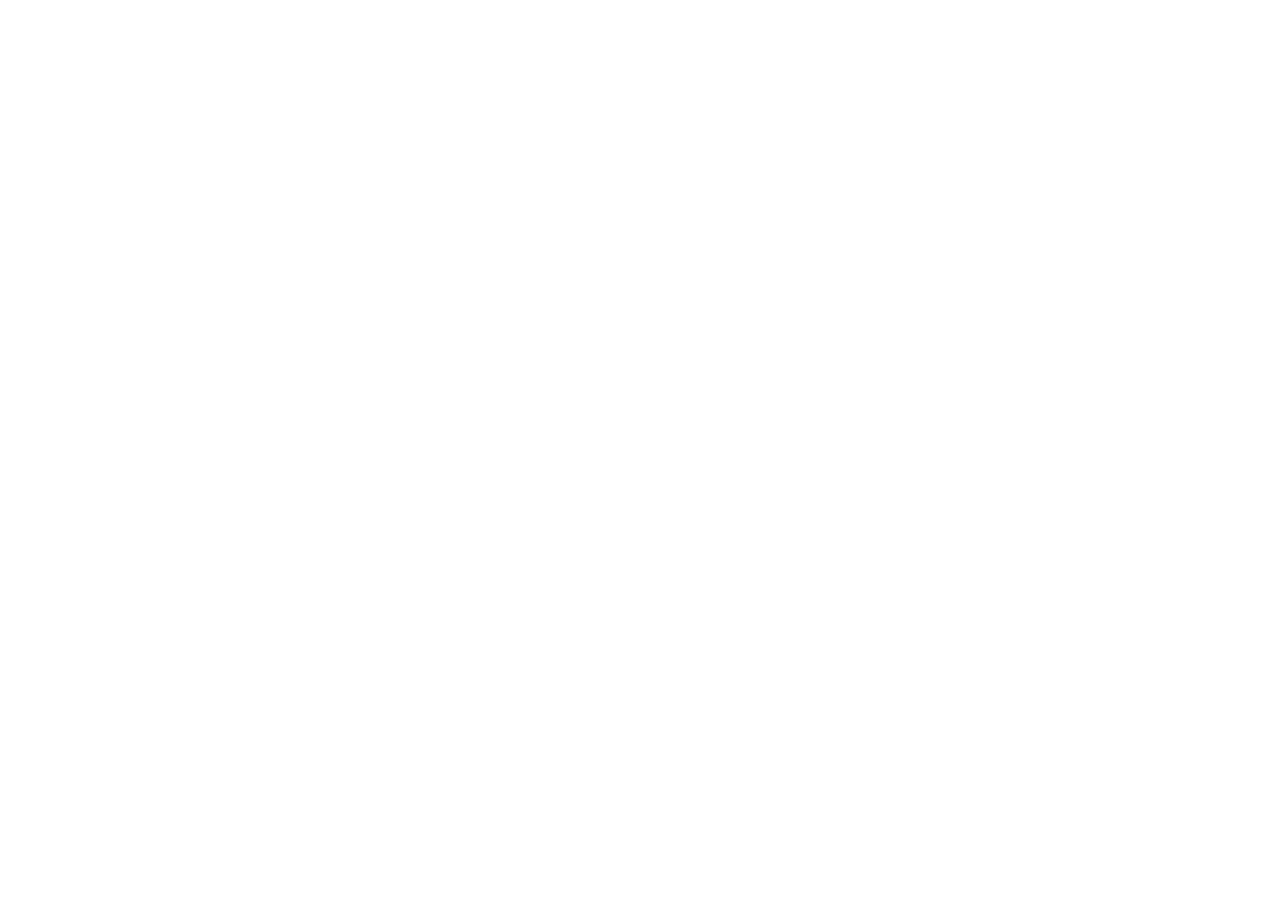
==== pages/index.html @ fc055734 "Create project structure" ====
<!DOCTYPE html>
<html lang="ru">
  <head>
    <meta charset="UTF-8" />
    <meta name="viewport" content="width=device-width, initial-scale=1.0" />
    <title>Document</title>
    <link rel="stylesheet" href="../styles/index.css" />
  </head>
  <body></body>
</html>
---- styles/index.css ----
/*# sourceMappingURL=index.css.map */
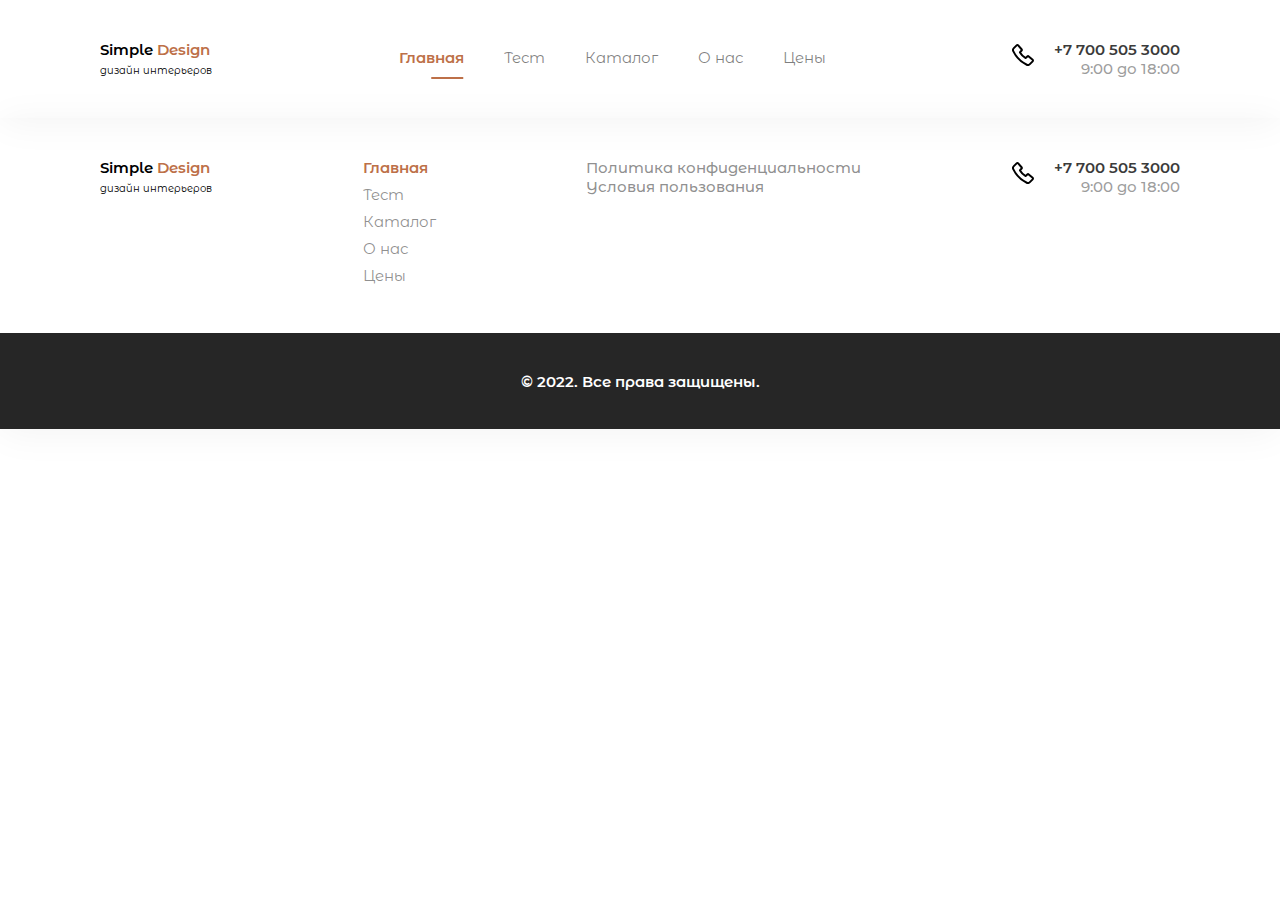
==== commit 6891d922: "add header and footer" ====
--- a/pages/index.html
+++ b/pages/index.html
@@ -4,7 +4,130 @@
     <meta charset="UTF-8" />
     <meta name="viewport" content="width=device-width, initial-scale=1.0" />
     <title>Document</title>
+    <link rel="shortcut icon" href="../images/favicon.svg" type="image/svg" />
+    <link rel="preconnect" href="https://fonts.googleapis.com" />
+    <link rel="preconnect" href="https://fonts.gstatic.com" crossorigin />
+    <link
+      href="https://fonts.googleapis.com/css2?family=Montserrat+Alternates:wght@300;400;500;600;700;800&display=swap"
+      rel="stylesheet"
+    />
     <link rel="stylesheet" href="../styles/index.css" />
   </head>
-  <body></body>
+  <body>
+    <header class="header">
+      <div class="header_container">
+        <div class="header_logo">
+          <a href="#" class="header_logo-link"
+            ><span>Simple</span> <span>Design</span> <br />
+            <span>дизайн интерьеров</span></a
+          >
+        </div>
+        <div class="header_nav">
+          <ul class="haeder_nav-list">
+            <li class="header_nav-item">
+              <a
+                href="./index.html"
+                target="_blank"
+                class="header_nav-link active"
+                >Главная</a
+              >
+            </li>
+            <li class="header_nav-item">
+              <a href="#" target="_blank" class="header_nav-link">Тест</a>
+            </li>
+            <li class="header_nav-item">
+              <a href="./catalog.html" target="_blank" class="header_nav-link"
+                >Каталог</a
+              >
+            </li>
+            <li class="header_nav-item">
+              <a href="./about_us.html" target="_blank" class="header_nav-link"
+                >О нас</a
+              >
+            </li>
+            <li class="header_nav-item">
+              <a href="#" target="_blank" class="header_nav-link">Цены</a>
+            </li>
+          </ul>
+        </div>
+        <div class="header_contact">
+          <div class="header_contact-icon">
+            <a href="tel:+77005053000" class="header_contact-phone"
+              ><img src="../images/Vector.svg" alt=""
+            /></a>
+          </div>
+          <div class="header_contact-info">
+            <a href="tel:+" class="header_contact-phone">+7 700 505 3000</a>
+            <p class="header_contact-hours">9:00 до 18:00</p>
+          </div>
+        </div>
+      </div>
+    </header>
+    <footer class="footer">
+      <div class="footer_container">
+        <div class="footer_logo">
+          <a href="#" class="footer_logo-link"
+            ><span>Simple</span> <span>Design</span> <br />
+            <span>дизайн интерьеров</span></a
+          >
+        </div>
+        <div class="footer_nav">
+          <ul class="footer_nav-list">
+            <li class="footer_nav-item">
+              <a
+                href="./index.html"
+                target="_blank"
+                class="footer_nav-link active"
+                >Главная</a
+              >
+            </li>
+            <li class="footer_nav-item">
+              <a href="#" target="_blank" class="footer_nav-link">Тест</a>
+            </li>
+            <li class="footer_nav-item">
+              <a href="./catalog.html" target="_blank" class="footer_nav-link"
+                >Каталог</a
+              >
+            </li>
+            <li class="footer_nav-item">
+              <a href="./about_us.html" target="_blank" class="footer_nav-link"
+                >О нас</a
+              >
+            </li>
+            <li class="footer_nav-item">
+              <a href="#" target="_blank" class="footer_nav-link">Цены</a>
+            </li>
+          </ul>
+        </div>
+        <div class="footer-policy">
+          <ul class="footer_policy-list">
+            <li class="footer_policy-item">
+              <a href="#" target="_blank" class="footer_policy-link"
+                >Политика конфиденциальности</a
+              >
+            </li>
+            <li class="footer_policy-item">
+              <a href="#" target="_blank" class="footer_policy-link"
+                >Условия пользования</a
+              >
+            </li>
+          </ul>
+        </div>
+        <div class="footer_contact">
+          <div class="footer_contact-icon">
+            <a href="tel:+77005053000" class="footer_contact-phone"
+              ><img src="../images/Vector.svg" alt=""
+            /></a>
+          </div>
+          <div class="footer_contact-info">
+            <a href="tel:+" class="footer_contact-phone">+7 700 505 3000</a>
+            <p class="footer_contact-hours">9:00 до 18:00</p>
+          </div>
+        </div>
+      </div>
+      <div class="footer__copyright">
+        <p>&copy; 2022. Все права защищены.</p>
+      </div>
+    </footer>
+  </body>
 </html>
--- a/styles/index.css
+++ b/styles/index.css
@@ -1 +1,187 @@
-/*# sourceMappingURL=index.css.map */+* {
+  padding: 0;
+  margin: 0;
+  box-sizing: border-box;
+}
+
+html {
+  font-family: "Montserrat Alternates", sans-serif;
+  font-size: 20px;
+}
+
+.header {
+  font-weight: 600;
+  font-size: 0.75rem;
+  box-shadow: 0 4px 37px 0 rgba(0, 0, 0, 0.05);
+}
+.header .header_container {
+  padding: 2rem 5rem;
+  display: flex;
+  justify-content: space-between;
+}
+.header .header_container a {
+  text-decoration: none;
+}
+.header .header_container .header_logo a span:nth-of-type(1) {
+  color: black;
+}
+.header .header_container .header_logo a span:nth-of-type(2) {
+  color: #BD7048;
+}
+.header .header_container .header_logo a span:nth-of-type(3) {
+  font-weight: 400;
+  color: black;
+  font-size: 0.5rem;
+}
+.header .header_container .haeder_nav-list {
+  display: flex;
+  list-style: none;
+  font-weight: 400;
+}
+.header .header_container .haeder_nav-list li {
+  padding: 0.4rem 1rem;
+}
+.header .header_container .haeder_nav-list li a {
+  color: rgba(0, 0, 0, 0.5);
+}
+.header .header_container .haeder_nav-list .header_nav-link {
+  padding-bottom: 0.6rem;
+  position: relative;
+  transition: color 0.3s ease;
+}
+.header .header_container .haeder_nav-list .header_nav-link::after {
+  content: "";
+  position: absolute;
+  bottom: 0;
+  left: 25%;
+  width: 50%;
+  height: 0.1rem;
+  background-color: #BD7048;
+  transform: translateX(50%);
+  transition: opacity 0.3s ease;
+  opacity: 0;
+}
+.header .header_container .haeder_nav-list .header_nav-link.active {
+  color: #BD7048;
+  font-weight: 600;
+}
+.header .header_container .haeder_nav-list .header_nav-link.active::after {
+  opacity: 1;
+}
+.header .header_container .haeder_nav-list .header_nav-link:hover {
+  color: #BD7048;
+}
+.header .header_container .haeder_nav-list .header_nav-link:hover::after {
+  opacity: 1;
+}
+.header .header_container .header_contact {
+  display: flex;
+}
+.header .header_container .header_contact .header_contact-icon {
+  padding-top: 0.2rem;
+  padding-right: 1rem;
+}
+.header .header_container .header_contact .header_contact-info {
+  display: flex;
+  flex-direction: column;
+  align-items: flex-end;
+}
+.header .header_container .header_contact .header_contact-info a {
+  font-weight: 600;
+  color: #3b3b3b;
+}
+.header .header_container .header_contact .header_contact-info a:hover {
+  color: #BD7048;
+}
+.header .header_container .header_contact .header_contact-info p {
+  font-weight: 500;
+  color: rgba(59, 59, 59, 0.5);
+}
+
+.footer {
+  font-size: 0.75rem;
+  font-weight: 600;
+  box-shadow: 0 4px 37px 0 rgba(0, 0, 0, 0.05);
+}
+.footer .footer_container {
+  padding: 2rem 5rem;
+  display: flex;
+  justify-content: space-between;
+}
+.footer .footer_container a {
+  text-decoration: none;
+}
+.footer .footer_container .footer_logo a span:nth-of-type(1) {
+  color: black;
+}
+.footer .footer_container .footer_logo a span:nth-of-type(2) {
+  color: #BD7048;
+}
+.footer .footer_container .footer_logo a span:nth-of-type(3) {
+  font-weight: 400;
+  color: black;
+  font-size: 0.5rem;
+}
+.footer .footer_container .footer_nav-list {
+  list-style: none;
+  font-weight: 400;
+}
+.footer .footer_container .footer_nav-list li {
+  padding-bottom: 0.4rem;
+}
+.footer .footer_container .footer_nav-list li a {
+  color: rgba(33, 33, 33, 0.5);
+}
+.footer .footer_container .footer_nav-list .footer_nav-link.active {
+  color: #BD7048;
+  font-weight: 600;
+}
+.footer .footer_container .footer_nav-list .footer_nav-link.active::after {
+  opacity: 1;
+}
+.footer .footer_container .footer_nav-list .footer_nav-link:hover {
+  color: #BD7048;
+}
+.footer .footer_container .footer-policy {
+  font-weight: 500;
+}
+.footer .footer_container .footer-policy li {
+  list-style: none;
+}
+.footer .footer_container .footer-policy li a {
+  color: rgba(33, 33, 33, 0.5);
+}
+.footer .footer_container .footer-policy li a:hover {
+  color: #BD7048;
+}
+.footer .footer_container .footer_contact {
+  display: flex;
+}
+.footer .footer_container .footer_contact .footer_contact-icon {
+  padding-top: 0.2rem;
+  padding-right: 1rem;
+}
+.footer .footer_container .footer_contact .footer_contact-info {
+  display: flex;
+  flex-direction: column;
+  align-items: flex-end;
+}
+.footer .footer_container .footer_contact .footer_contact-info a {
+  font-weight: 600;
+  color: #3b3b3b;
+}
+.footer .footer_container .footer_contact .footer_contact-info a:hover {
+  color: #BD7048;
+}
+.footer .footer_container .footer_contact .footer_contact-info p {
+  font-weight: 500;
+  color: rgba(59, 59, 59, 0.5);
+}
+.footer .footer__copyright {
+  height: 4.8rem;
+  background-color: #262626;
+  color: white;
+  display: flex;
+  justify-content: center;
+  align-items: center;
+}/*# sourceMappingURL=index.css.map */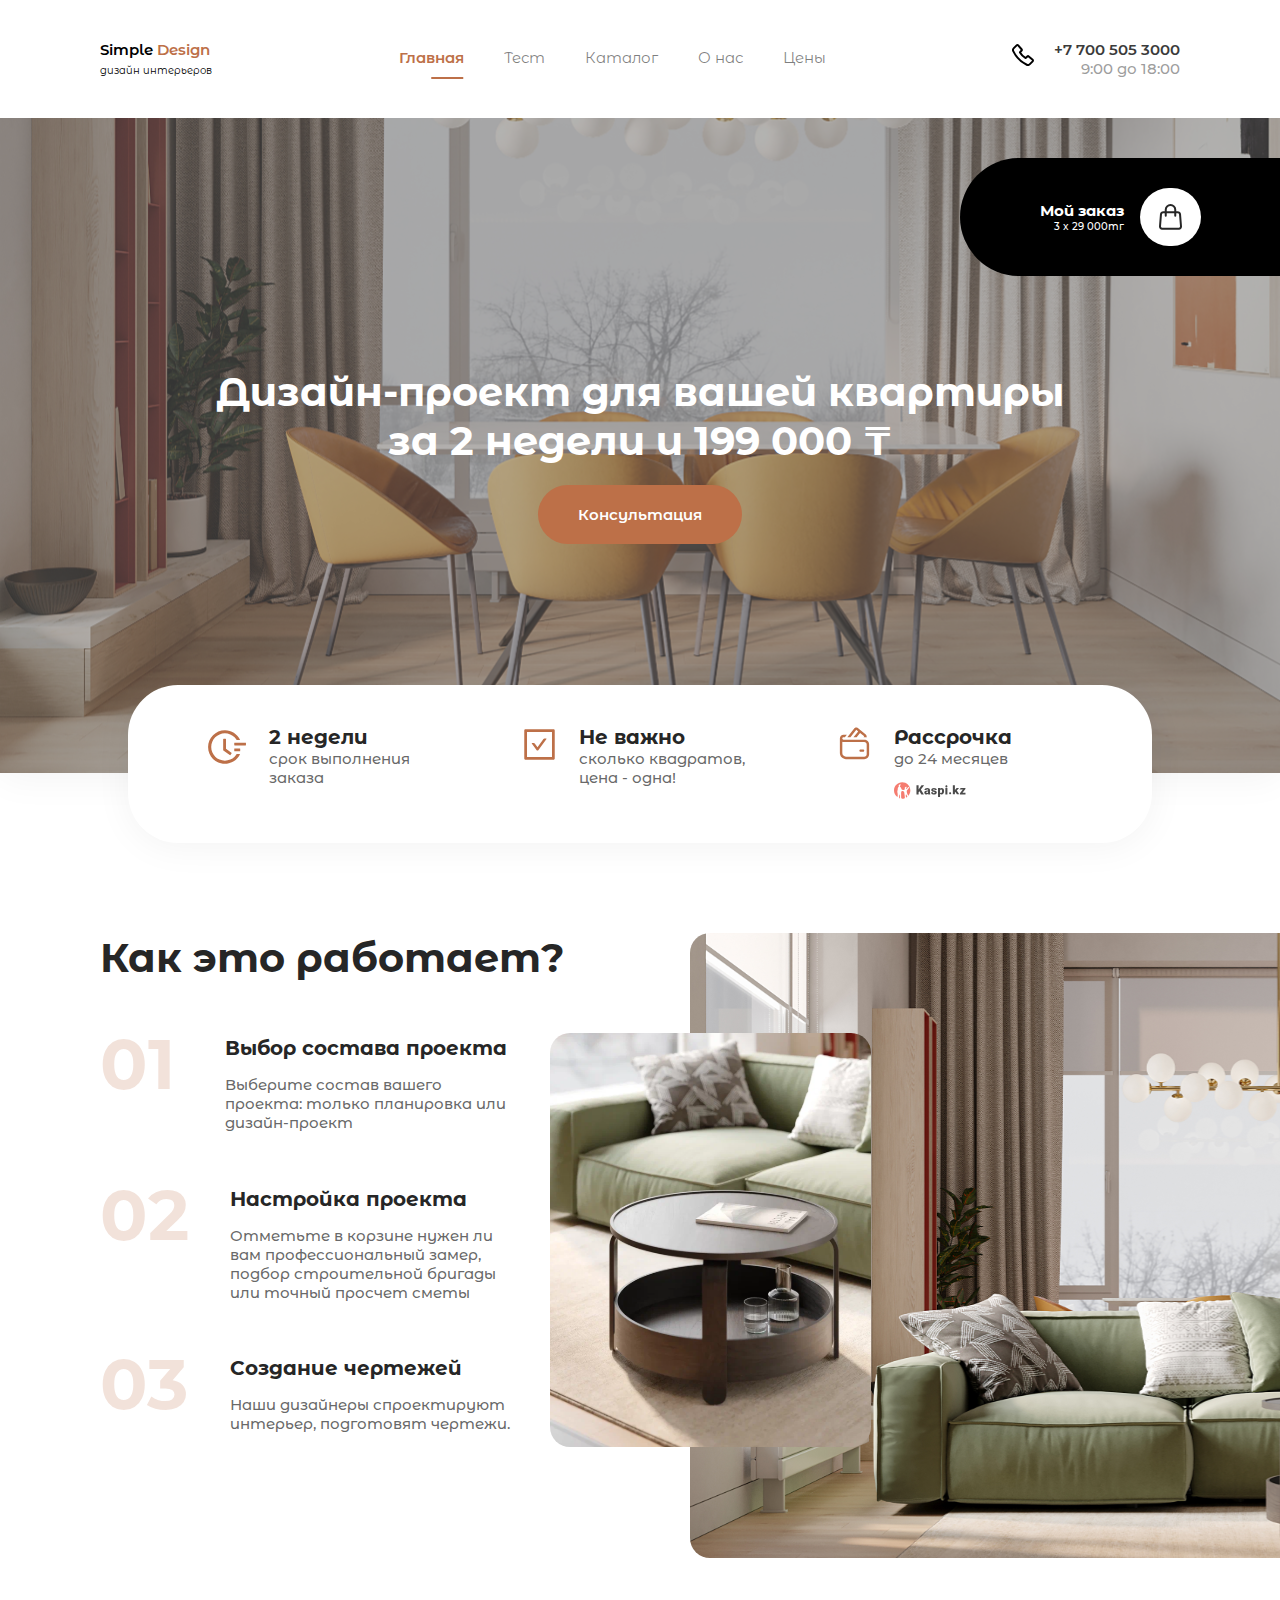
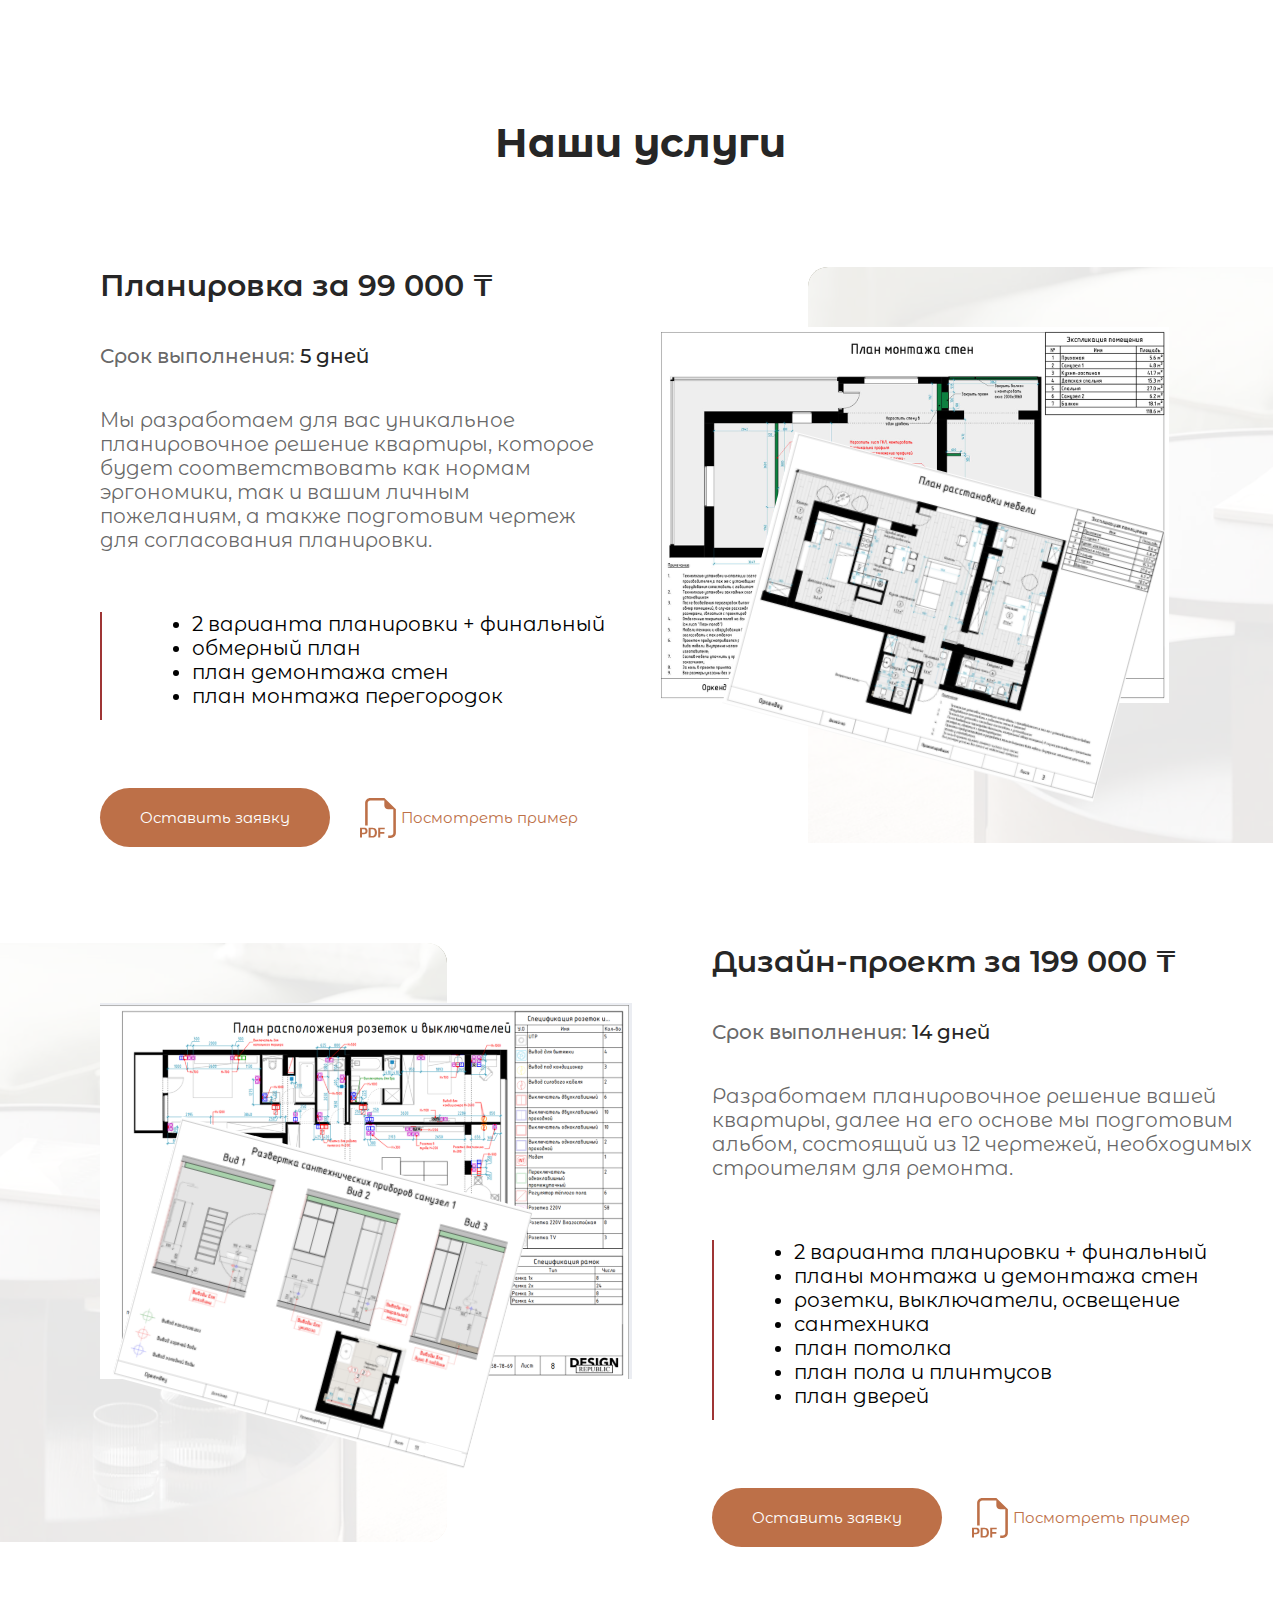
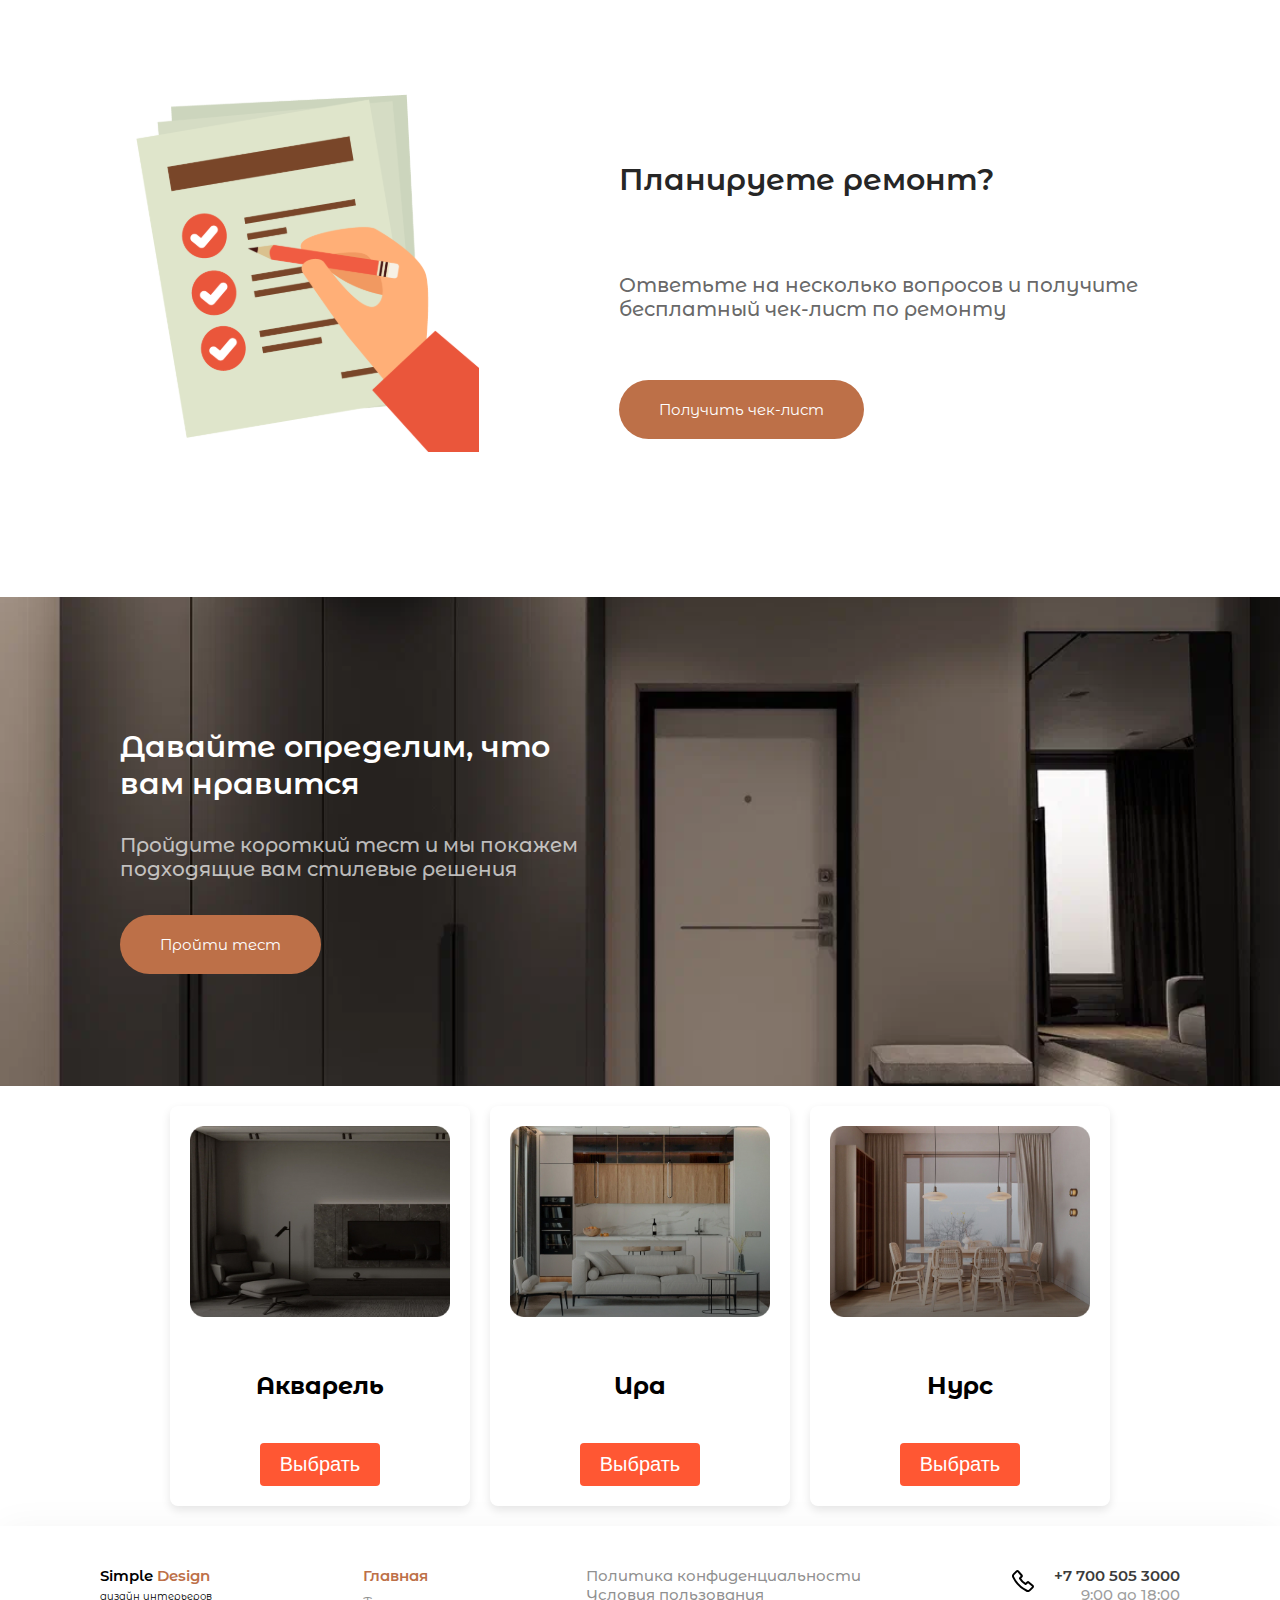
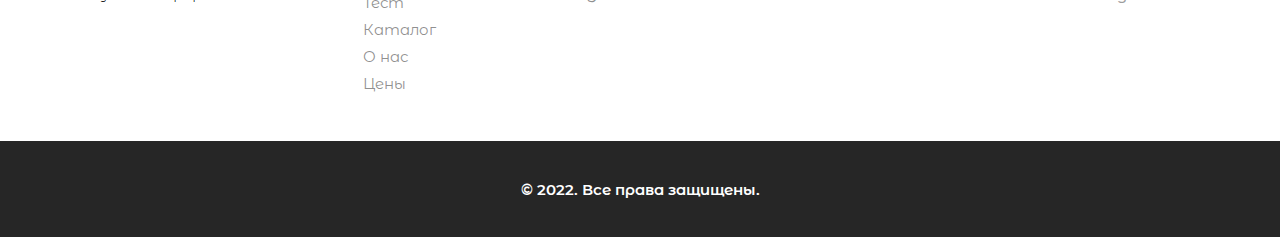
==== commit 12205b5c: "add main blocks" ====
--- a/pages/index.html
+++ b/pages/index.html
@@ -3,7 +3,7 @@
   <head>
     <meta charset="UTF-8" />
     <meta name="viewport" content="width=device-width, initial-scale=1.0" />
-    <title>Document</title>
+    <title>Simple Design</title>
     <link rel="shortcut icon" href="../images/favicon.svg" type="image/svg" />
     <link rel="preconnect" href="https://fonts.googleapis.com" />
     <link rel="preconnect" href="https://fonts.gstatic.com" crossorigin />
@@ -23,7 +23,7 @@
           >
         </div>
         <div class="header_nav">
-          <ul class="haeder_nav-list">
+          <ul class="header_nav-list">
             <li class="header_nav-item">
               <a
                 href="./index.html"
@@ -62,7 +62,294 @@
           </div>
         </div>
       </div>
+      <div class="header_banner">
+        <div class="header_cart-widget">
+          <div class="cart-widget_icon">
+            <img src="../images/index/Component 1.svg" alt="Корзина" />
+          </div>
+          <div class="cart-widget_text">
+            <h4>Мой заказ</h4>
+            <p>3 x 29 000тг</p>
+          </div>
+          <div class="cart-widget_cart-popup">
+            <p>Позиция 1 - 29 000тг</p>
+            <p>Позиция 2 - 29 000тг</p>
+            <p>Позиция 3 - 29 000тг</p>
+            <a href="./check_out.html" target="_blank" class="cart-popup_link"
+              >Перейти в корзину</a
+            >
+          </div>
+        </div>
+        <div class="banner_title">
+          <h1>
+            Дизайн-проект для вашей квартиры <br />
+            за 2 недели и 199 000 ₸
+          </h1>
+          <a href="#" target="_blank" class="banner_button">Консультация</a>
+        </div>
+        <div class="banner_advantages">
+          <div class="advantages_item">
+            <span class="advantages_icon">
+              <img
+                src="../images/index/ant-design_field-time-outlined.svg"
+                alt=""
+                class="advantages_icon"
+              />
+            </span>
+            <div class="advantages_text">
+              <h4>2 недели</h4>
+              <p>срок выполнения заказа</p>
+            </div>
+          </div>
+          <div class="advantages_item">
+            <span class="advantages_icon">
+              <img
+                src="../images/index/ant-design_check-square-outlined.svg"
+                alt=""
+                class="advantages_icon"
+              />
+            </span>
+            <div class="advantages_text">
+              <h4>Не важно</h4>
+              <p>сколько квадратов, цена - одна!</p>
+            </div>
+          </div>
+          <div class="advantages_item">
+            <span class="advantages_icon">
+              <img
+                src="../images/index/fluent_wallet-credit-card-16-regular.svg"
+                alt=""
+                class="advantages_icon"
+              />
+            </span>
+            <div class="advantages_text">
+              <h4>Рассрочка</h4>
+              <p>до 24 месяцев</p>
+              <img src="../images/index/Kaspi 1.svg" alt="" />
+            </div>
+          </div>
+        </div>
+      </div>
     </header>
+    <main class="main">
+      <div class="main_how-it-works">
+        <div class="how-it-works_guide">
+          <h3>Как это работает?</h3>
+          <div class="how-it-works_item">
+            <div class="item_number">
+              <p>01</p>
+            </div>
+            <div class="item_text">
+              <h5>Выбор состава проекта</h5>
+              <p>
+                Выберите состав вашего проекта: только планировка или
+                дизайн-проект
+              </p>
+            </div>
+          </div>
+          <div class="how-it-works_item">
+            <div class="item_number">
+              <p>02</p>
+            </div>
+            <div class="item_text">
+              <h5>Настройка проекта</h5>
+              <p>
+                Отметьте в корзине нужен ли вам профессиональный замер, подбор
+                строительной бригады или точный просчет сметы
+              </p>
+            </div>
+          </div>
+          <div class="how-it-works_item">
+            <div class="item_number">
+              <p>03</p>
+            </div>
+            <div class="item_text">
+              <h5>Создание чертежей</h5>
+              <p>Наши дизайнеры спроектируют интерьер, подготовят чертежи.</p>
+            </div>
+          </div>
+        </div>
+        <div class="how-it-works_img">
+          <img src="../images/index/image 7.svg" alt="" />
+        </div>
+      </div>
+      <div class="main_our-services">
+        <h3 class="our-services_title">Наши услуги</h3>
+        <div class="our-services_layout">
+          <div class="layout_description">
+            <h4 class="layout_title">Планировка за 99 000 ₸</h4>
+            <h5 class="layout_subtitle">
+              Срок выполнения:
+              <span class="layout_subtitle_five-days">5 дней</span>
+            </h5>
+            <p class="layout_text">
+              Мы разработаем для вас уникальное планировочное решение квартиры,
+              которое будет соответствовать как нормам эргономики, так и вашим
+              личным пожеланиям, а также подготовим чертеж для согласования
+              планировки.
+            </p>
+            <div class="layout_features">
+              <div class="layout_rectangle"></div>
+              <ul class="layout_list">
+                <li class="layout_list-item">
+                  2 варианта планировки + финальный
+                </li>
+                <li class="layout_list-item">обмерный план</li>
+                <li class="layout_list-item">план демонтажа стен</li>
+                <li class="layout_list-item">план монтажа перегородок</li>
+              </ul>
+            </div>
+            <div class="layout_links">
+              <div class="layout_button">
+                <a href="#" target="_blank" class="layout_button-link"
+                  >Оставить заявку</a
+                >
+              </div>
+              <div class="layout_pdf">
+                <a href="#" target="_blank" class="layout_pdf-link"
+                  ><img src="../images/pdf_icon.svg" alt=""
+                /></a>
+              </div>
+              <div class="layout_example">
+                <a href="#" class="layout_example-link">Посмотреть пример</a>
+              </div>
+            </div>
+          </div>
+          <div class="layout_images">
+            <img
+              src="../images/index/image 49.svg"
+              alt=""
+              class="layout_img1"
+            />
+            <img
+              src="../images/index/Component 35.svg"
+              alt=""
+              class="layout_img2"
+            />
+          </div>
+        </div>
+        <div class="our-services_layout1">
+          <div class="layout1_images">
+            <img
+              src="../images/index/image 149.svg"
+              alt=""
+              class="layout1_img1"
+            />
+            <img
+              src="../images/index/Component 34.svg"
+              alt=""
+              class="layout1_img2"
+            />
+          </div>
+          <div class="layout1_description">
+            <h4 class="layout1_title1">Дизайн-проект за 199 000 ₸</h4>
+            <h5 class="layout1_subtitle">
+              Срок выполнения:
+              <span class="layout1_subtitle_fourteen-days">14 дней</span>
+            </h5>
+            <p class="layout1_text">
+              Разработаем планировочное решение вашей квартиры, далее на его
+              основе мы подготовим альбом, состоящий из 12 чертежей, необходимых
+              строителям для ремонта.
+            </p>
+            <div class="layout1_features">
+              <div class="layout1_rectangle"></div>
+              <ul class="layout1_list">
+                <li class="layout1_list-item">
+                  2 варианта планировки + финальный
+                </li>
+                <li class="layout1_list-item">
+                  планы монтажа и демонтажа стен
+                </li>
+                <li class="layout1_list-item">
+                  розетки, выключатели, освещение
+                </li>
+                <li class="layout1_list-item">сантехника</li>
+                <li class="layout1_list-item">план потолка</li>
+                <li class="layout1_list-item">план пола и плинтусов</li>
+                <li class="layout1_list-item">план дверей</li>
+              </ul>
+            </div>
+            <div class="layout1_links">
+              <div class="layout1_button">
+                <a href="#" target="_blank" class="layout1_button-link"
+                  >Оставить заявку</a
+                >
+              </div>
+              <div class="layout1_pdf">
+                <a href="#" target="_blank" class="layout1_pdf-link"
+                  ><img src="../images/pdf_icon.svg" alt=""
+                /></a>
+              </div>
+              <div class="layout1_example">
+                <a href="#" class="layout1_example-link">Посмотреть пример</a>
+              </div>
+            </div>
+          </div>
+        </div>
+      </div>
+      <div class="main_checklist">
+        <div class="checklist_img">
+          <img src="../images/index/image 45.svg" alt="" />
+        </div>
+        <div class="checklist_answer-questions">
+          <h4 class="answer-questions_title">Планируете ремонт?</h4>
+          <p class="answer-questions_text">
+            Ответьте на несколько вопросов и получите бесплатный чек-лист по
+            ремонту
+          </p>
+          <div class="answer-questions_button">
+            <a href="#" target="_blank" class="answer-questions_button-link"
+              >Получить чек-лист</a
+            >
+          </div>
+        </div>
+      </div>
+      <div class="main_test">
+        <div class="test_block">
+          <h4 class="test_title">Давайте определим, что вам нравится</h4>
+          <p class="test_text">
+            Пройдите короткий тест и мы покажем подходящие вам стилевые решения
+          </p>
+          <div class="test_button">
+            <a href="#" target="_blank" class="test_button-link">Пройти тест</a>
+          </div>
+        </div>
+      </div>
+      <div class="main_gallery">
+        <div class="static-gallery">
+          <div class="gallery-item">
+            <div class="scrollable-content">
+              <img src="../images/index/image 11.jpg" alt="Акварель" />
+              <img src="../images/index/image 12.jpg" alt="Акварель 2" />
+              <img src="../images/index/image 13.jpg" alt="Акварель 3" />
+            </div>
+            <p class="gallery-title">Акварель</p>
+            <button class="select-button">Выбрать</button>
+          </div>
+
+          <div class="gallery-item">
+            <div class="scrollable-content">
+              <img src="../images/index/image 12.jpg" alt="Ира" />
+              <img src="../images/index/image 13.jpg" alt="Ира 2" />
+              <img src="../images/index/image 11.jpg" alt="Ира 3" />
+            </div>
+            <p class="gallery-title">Ира</p>
+            <button class="select-button">Выбрать</button>
+          </div>
+
+          <div class="gallery-item">
+            <div class="scrollable-content">
+              <img src="../images/index/image 13.jpg" alt="Нурс" />
+              <img src="../images/index/image 11.jpg" alt="Нурс 2" />
+              <img src="../images/index/image 12.jpg" alt="Нурс 3" />
+            </div>
+            <p class="gallery-title">Нурс</p>
+            <button class="select-button">Выбрать</button>
+          </div>
+        </div>
+      </div>
+    </main>
     <footer class="footer">
       <div class="footer_container">
         <div class="footer_logo">
--- a/styles/index.css
+++ b/styles/index.css
@@ -1,3 +1,4 @@
+@charset "UTF-8";
 * {
   padding: 0;
   margin: 0;
@@ -26,52 +27,52 @@
   color: black;
 }
 .header .header_container .header_logo a span:nth-of-type(2) {
-  color: #BD7048;
+  color: #bd7048;
 }
 .header .header_container .header_logo a span:nth-of-type(3) {
   font-weight: 400;
   color: black;
   font-size: 0.5rem;
 }
-.header .header_container .haeder_nav-list {
+.header .header_container .header_nav-list {
   display: flex;
   list-style: none;
   font-weight: 400;
 }
-.header .header_container .haeder_nav-list li {
+.header .header_container .header_nav-list li {
   padding: 0.4rem 1rem;
 }
-.header .header_container .haeder_nav-list li a {
+.header .header_container .header_nav-list li a {
   color: rgba(0, 0, 0, 0.5);
 }
-.header .header_container .haeder_nav-list .header_nav-link {
+.header .header_container .header_nav-list .header_nav-link {
   padding-bottom: 0.6rem;
   position: relative;
   transition: color 0.3s ease;
 }
-.header .header_container .haeder_nav-list .header_nav-link::after {
+.header .header_container .header_nav-list .header_nav-link::after {
   content: "";
   position: absolute;
   bottom: 0;
   left: 25%;
   width: 50%;
   height: 0.1rem;
-  background-color: #BD7048;
+  background-color: #bd7048;
   transform: translateX(50%);
   transition: opacity 0.3s ease;
   opacity: 0;
 }
-.header .header_container .haeder_nav-list .header_nav-link.active {
-  color: #BD7048;
-  font-weight: 600;
-}
-.header .header_container .haeder_nav-list .header_nav-link.active::after {
+.header .header_container .header_nav-list .header_nav-link.active {
+  color: #bd7048;
+  font-weight: 600;
+}
+.header .header_container .header_nav-list .header_nav-link.active::after {
   opacity: 1;
 }
-.header .header_container .haeder_nav-list .header_nav-link:hover {
-  color: #BD7048;
-}
-.header .header_container .haeder_nav-list .header_nav-link:hover::after {
+.header .header_container .header_nav-list .header_nav-link:hover {
+  color: #bd7048;
+}
+.header .header_container .header_nav-list .header_nav-link:hover::after {
   opacity: 1;
 }
 .header .header_container .header_contact {
@@ -91,11 +92,495 @@
   color: #3b3b3b;
 }
 .header .header_container .header_contact .header_contact-info a:hover {
-  color: #BD7048;
+  color: #bd7048;
 }
 .header .header_container .header_contact .header_contact-info p {
   font-weight: 500;
   color: rgba(59, 59, 59, 0.5);
+}
+.header .header_banner {
+  background-image: url(../images/index/01\ 2.svg);
+  height: 32.75rem;
+  width: 100%;
+  background-size: cover;
+  background-position: center;
+  background-repeat: no-repeat;
+  padding-top: 2rem;
+  display: flex;
+  flex-direction: column;
+  justify-content: space-between;
+  align-items: center;
+}
+.header .header_banner .header_cart-widget {
+  width: 16rem;
+  position: relative;
+  display: flex;
+  flex-direction: row-reverse;
+  justify-content: center;
+  align-items: center;
+  margin-left: auto;
+  padding: 1.5rem 1rem;
+  background-color: black;
+  color: white;
+  border-radius: 60px 0 0 60px;
+  cursor: pointer;
+  font-weight: 500;
+  transition: background-color 0.3s ease;
+}
+.header .header_banner .header_cart-widget:hover {
+  background-color: #333;
+}
+.header .header_banner .header_cart-widget .cart-widget_icon {
+  background-color: white;
+  width: 3.05rem;
+  height: 2.9rem;
+  margin-left: 0.8rem;
+  border-radius: 100px;
+  display: flex;
+  justify-content: center;
+  align-items: center;
+}
+.header .header_banner .header_cart-widget .cart-widget_text {
+  display: flex;
+  flex-direction: column;
+  align-items: flex-end;
+}
+.header .header_banner .header_cart-widget .cart-widget_text h4 {
+  font-size: 0.75rem;
+}
+.header .header_banner .header_cart-widget .cart-widget_text p {
+  font-size: 0.5rem;
+}
+.header .header_banner .header_cart-widget .cart-widget_cart-popup {
+  display: none;
+  position: absolute;
+  top: calc(100% + 5px);
+  right: 0;
+  background: white;
+  color: black;
+  padding: 0.75rem;
+  box-shadow: 0 4px 10px rgba(0, 0, 0, 0.1);
+  border-radius: 20px;
+  z-index: 10;
+  width: 12.5rem;
+  text-align: center;
+}
+.header .header_banner .header_cart-widget .cart-widget_cart-popup p {
+  font-size: 0.75rem;
+  padding-bottom: 0.5rem;
+}
+.header .header_banner .header_cart-widget .cart-widget_cart-popup .cart-popup_link {
+  text-decoration: none;
+  background-color: #bd7048;
+  color: white;
+  border-radius: 50px;
+  padding: 0.5rem 1.7rem;
+  font-size: 0.5rem;
+}
+.header .header_banner .header_cart-widget .cart-widget_cart-popup .cart-popup_link:hover {
+  background-color: #f14635;
+}
+.header .header_banner .header_cart-widget:hover .cart-widget_cart-popup {
+  display: block;
+}
+.header .header_banner .banner_title {
+  color: white;
+  text-align: center;
+  padding: 1rem 10.2rem;
+}
+.header .header_banner .banner_title h1 {
+  font-size: 2rem;
+  padding-bottom: 2rem;
+}
+.header .header_banner .banner_title a {
+  text-decoration: none;
+  font-size: 0.75rem;
+  background-color: #bd7048;
+  border-radius: 100px;
+  color: white;
+  padding: 1rem 2rem;
+}
+.header .header_banner .banner_title a:hover {
+  background-color: #f14635;
+}
+.header .header_banner .banner_advantages {
+  display: flex;
+  justify-content: space-around;
+  background-color: white;
+  box-shadow: 0 4px 37px 0 rgba(0, 0, 0, 0.05);
+  width: 80%;
+  border-radius: 50px;
+  padding: 2rem;
+  transform: translateY(3.5rem);
+}
+.header .header_banner .banner_advantages .advantages_item {
+  display: flex;
+  font-weight: 500;
+  width: 12rem;
+}
+.header .header_banner .banner_advantages .advantages_item .advantages_text {
+  margin-left: 1rem;
+}
+.header .header_banner .banner_advantages .advantages_item .advantages_text h4 {
+  font-size: 1rem;
+  color: #262626;
+}
+.header .header_banner .banner_advantages .advantages_item .advantages_text p {
+  font-size: 0.75rem;
+  color: rgba(38, 38, 38, 0.7);
+}
+.header .header_banner .banner_advantages .advantages_item .advantages_text img {
+  margin-top: 0.7rem;
+}
+
+.main .main_how-it-works {
+  padding: 8rem 0;
+  padding-left: 5rem;
+  display: grid;
+  grid-template-columns: 50% 50%;
+}
+.main .main_how-it-works .how-it-works_guide {
+  display: flex;
+  flex-direction: column;
+  justify-content: space-between;
+  height: 80%;
+}
+.main .main_how-it-works .how-it-works_guide h3 {
+  font-weight: 700;
+  font-size: 2rem;
+  color: #262626;
+}
+.main .main_how-it-works .how-it-works_guide .how-it-works_item {
+  width: 70%;
+  display: flex;
+}
+.main .main_how-it-works .how-it-works_guide .how-it-works_item .item_number {
+  width: 4rem;
+  font-size: 3.5rem;
+  font-weight: 700;
+  color: rgba(189, 112, 72, 0.2);
+  margin-right: 2.5rem;
+}
+.main .main_how-it-works .how-it-works_guide .how-it-works_item .item_text {
+  font-weight: 500;
+}
+.main .main_how-it-works .how-it-works_guide .how-it-works_item .item_text h5 {
+  font-size: 1rem;
+  color: #262626;
+  margin-top: 0.75rem;
+  margin-bottom: 0.75rem;
+}
+.main .main_how-it-works .how-it-works_guide .how-it-works_item .item_text p {
+  font-size: 0.75rem;
+  color: rgba(38, 38, 38, 0.7);
+}
+.main .main_how-it-works .how-it-works_img {
+  background-image: url(../images/index/01\ 1.svg);
+  background-size: cover;
+  height: 31.25rem;
+  width: 100%;
+}
+.main .main_how-it-works .how-it-works_img img {
+  transform: translate(-7rem, 5rem);
+}
+.main .main_our-services .our-services_title {
+  font-weight: 700;
+  font-size: 2rem;
+  color: #262626;
+  text-align: center;
+}
+.main .main_our-services .our-services_layout {
+  display: grid;
+  grid-template-columns: 60% 40%;
+  padding-left: 5rem;
+  padding-top: 5rem;
+}
+.main .main_our-services .our-services_layout .layout_description {
+  width: 72%;
+}
+.main .main_our-services .our-services_layout .layout_description h4 {
+  font-weight: 600;
+  font-size: 1.5rem;
+  color: #262626;
+  padding-bottom: 2rem;
+}
+.main .main_our-services .our-services_layout .layout_description h5 {
+  font-weight: 500;
+  font-size: 1rem;
+  color: rgba(38, 38, 38, 0.7);
+  padding-bottom: 2rem;
+}
+.main .main_our-services .our-services_layout .layout_description h5 .layout_subtitle_five-days {
+  color: #262626;
+}
+.main .main_our-services .our-services_layout .layout_description p {
+  padding-bottom: 3rem;
+  color: rgba(38, 38, 38, 0.7);
+}
+.main .main_our-services .our-services_layout .layout_description .layout_features {
+  display: flex;
+}
+.main .main_our-services .our-services_layout .layout_description .layout_features .layout_rectangle {
+  border: 1px solid #9f3535;
+  height: 5.4rem;
+  width: 0;
+}
+.main .main_our-services .our-services_layout .layout_description .layout_features .layout_list {
+  padding-left: 4.5rem;
+  padding-bottom: 4rem;
+}
+.main .main_our-services .our-services_layout .layout_description .layout_links {
+  display: flex;
+  align-items: center;
+}
+.main .main_our-services .our-services_layout .layout_description .layout_links .layout_button a {
+  text-decoration: none;
+  font-size: 0.75rem;
+  background-color: #bd7048;
+  border-radius: 100px;
+  color: white;
+  padding: 1rem 2rem;
+}
+.main .main_our-services .our-services_layout .layout_description .layout_links .layout_button a:hover {
+  background-color: #f14635;
+}
+.main .main_our-services .our-services_layout .layout_description .layout_links .layout_pdf {
+  padding-left: 1.5rem;
+  padding-top: 0.5rem;
+}
+.main .main_our-services .our-services_layout .layout_description .layout_links .layout_example a {
+  text-decoration: none;
+  font-size: 0.75rem;
+  color: #bd7048;
+}
+.main .main_our-services .our-services_layout .layout_description .layout_links .layout_example a:hover {
+  color: #f14635;
+}
+.main .main_our-services .our-services_layout .layout_images {
+  background-image: url(../images/index/Rectangle\ 12.svg);
+  background-repeat: no-repeat;
+}
+.main .main_our-services .our-services_layout .layout_images .layout_img1 {
+  position: absolute;
+  transform: translate(-8rem, 3rem);
+}
+.main .main_our-services .our-services_layout .layout_images .layout_img2 {
+  position: absolute;
+  transform: translate(-5rem, 8rem);
+}
+.main .main_our-services .our-services_layout1 {
+  display: grid;
+  grid-template-columns: 40% 60%;
+  padding-top: 5rem;
+}
+.main .main_our-services .our-services_layout1 .layout1_images {
+  background-image: url(../images/index/Rectangle\ 13.svg);
+  background-repeat: no-repeat;
+}
+.main .main_our-services .our-services_layout1 .layout1_images .layout1_img1 {
+  position: absolute;
+  transform: translate(5rem, 3rem);
+}
+.main .main_our-services .our-services_layout1 .layout1_images .layout1_img2 {
+  position: absolute;
+  transform: translate(5rem, 8.5rem);
+}
+.main .main_our-services .our-services_layout1 .layout1_description {
+  padding-left: 10rem;
+}
+.main .main_our-services .our-services_layout1 .layout1_description h4 {
+  font-weight: 600;
+  font-size: 1.5rem;
+  color: #262626;
+  padding-bottom: 2rem;
+}
+.main .main_our-services .our-services_layout1 .layout1_description h5 {
+  font-weight: 500;
+  font-size: 1rem;
+  color: rgba(38, 38, 38, 0.7);
+  padding-bottom: 2rem;
+}
+.main .main_our-services .our-services_layout1 .layout1_description h5 .layout1_subtitle_fourteen-days {
+  color: #262626;
+}
+.main .main_our-services .our-services_layout1 .layout1_description p {
+  padding-bottom: 3rem;
+  color: rgba(38, 38, 38, 0.7);
+}
+.main .main_our-services .our-services_layout1 .layout1_description .layout1_features {
+  display: flex;
+}
+.main .main_our-services .our-services_layout1 .layout1_description .layout1_features .layout1_rectangle {
+  border: 1px solid #9f3535;
+  height: 9rem;
+  width: 0;
+}
+.main .main_our-services .our-services_layout1 .layout1_description .layout1_features .layout1_list {
+  padding-left: 4rem;
+  padding-bottom: 4rem;
+}
+.main .main_our-services .our-services_layout1 .layout1_description .layout1_links {
+  display: flex;
+  align-items: center;
+}
+.main .main_our-services .our-services_layout1 .layout1_description .layout1_links .layout1_button a {
+  text-decoration: none;
+  font-size: 0.75rem;
+  background-color: #bd7048;
+  border-radius: 100px;
+  color: white;
+  padding: 1rem 2rem;
+}
+.main .main_our-services .our-services_layout1 .layout1_description .layout1_links .layout1_button a:hover {
+  background-color: #f14635;
+}
+.main .main_our-services .our-services_layout1 .layout1_description .layout1_links .layout1_pdf {
+  padding-left: 1.5rem;
+  padding-top: 0.5rem;
+}
+.main .main_our-services .our-services_layout1 .layout1_description .layout1_links .layout1_example a {
+  text-decoration: none;
+  font-size: 0.75rem;
+  color: #bd7048;
+}
+.main .main_our-services .our-services_layout1 .layout1_description .layout1_links .layout1_example a:hover {
+  color: #f14635;
+}
+.main .main_checklist {
+  display: flex;
+  padding: 5rem 3rem;
+  justify-content: space-between;
+}
+.main .main_checklist .checklist_img {
+  padding: 2rem;
+}
+.main .main_checklist .checklist_answer-questions {
+  display: flex;
+  flex-direction: column;
+  justify-content: space-around;
+  margin-left: 3rem;
+  padding: 2rem;
+}
+.main .main_checklist .checklist_answer-questions h4 {
+  margin-top: 2rem;
+  font-weight: 600;
+  font-size: 1.5rem;
+  color: #262626;
+}
+.main .main_checklist .checklist_answer-questions p {
+  font-weight: 500;
+  font-size: 1rem;
+  color: rgba(38, 38, 38, 0.7);
+}
+.main .main_checklist .checklist_answer-questions a {
+  text-decoration: none;
+  font-size: 0.75rem;
+  background-color: #bd7048;
+  border-radius: 100px;
+  color: white;
+  padding: 1rem 2rem;
+}
+.main .main_checklist .checklist_answer-questions a:hover {
+  background-color: #f14635;
+}
+.main .main_test {
+  height: 24.45rem;
+  background-image: url(../images/index/image\ 41.svg);
+  padding: 5rem 6rem;
+}
+.main .main_test .test_block {
+  width: 45%;
+  height: 100%;
+  display: flex;
+  flex-direction: column;
+  justify-content: space-evenly;
+}
+.main .main_test .test_block h4 {
+  font-weight: 600;
+  font-size: 1.5rem;
+  color: #fff;
+}
+.main .main_test .test_block p {
+  font-weight: 500;
+  font-size: 1rem;
+  color: rgba(255, 255, 255, 0.7);
+  margin-bottom: 1rem;
+}
+.main .main_test .test_block a {
+  text-decoration: none;
+  font-size: 0.75rem;
+  background-color: #bd7048;
+  border-radius: 100px;
+  color: white;
+  padding: 1rem 2rem;
+}
+.main .main_test .test_block a:hover {
+  background-color: #f14635;
+}
+.main .main_gallery {
+  /* Полоска прокрутки (для браузеров) */
+}
+.main .main_gallery .static-gallery {
+  display: flex;
+  gap: 1rem;
+  justify-content: center;
+  align-items: flex-start;
+  padding: 1rem;
+}
+.main .main_gallery .gallery-item {
+  display: flex;
+  flex-direction: column;
+  justify-content: space-between;
+  align-items: center;
+  background: #fff;
+  border-radius: 8px;
+  padding: 1rem;
+  box-shadow: 0 4px 10px rgba(0, 0, 0, 0.1);
+  width: 300px;
+  height: 400px;
+  text-align: center;
+}
+.main .main_gallery .scrollable-content {
+  display: flex;
+  overflow-x: auto;
+  gap: 1rem;
+  width: 100%;
+  scrollbar-width: thin;
+}
+.main .main_gallery .scrollable-content img {
+  width: 100%;
+  height: auto;
+  -o-object-fit: cover;
+     object-fit: cover;
+  border-radius: 8px;
+}
+.main .main_gallery .scrollable-content::-webkit-scrollbar {
+  height: 8px; /* Высота полосы прокрутки */
+}
+.main .main_gallery .scrollable-content::-webkit-scrollbar-thumb {
+  background-color: #ffc700; /* Желтая полоса */
+  border-radius: 4px;
+}
+.main .main_gallery .gallery-title {
+  margin-top: 1rem;
+  margin-bottom: 0.5rem;
+  font-size: 1.2rem;
+  text-align: center;
+  font-weight: bold;
+}
+.main .main_gallery .select-button {
+  display: inline-block;
+  margin: 0 auto;
+  padding: 0.5rem 1rem;
+  background-color: #ff5733;
+  color: #fff;
+  border: none;
+  border-radius: 4px;
+  cursor: pointer;
+  font-size: 1rem;
+}
+.main .main_gallery .select-button:hover {
+  background-color: #e74c3c;
 }
 
 .footer {
@@ -115,7 +600,7 @@
   color: black;
 }
 .footer .footer_container .footer_logo a span:nth-of-type(2) {
-  color: #BD7048;
+  color: #bd7048;
 }
 .footer .footer_container .footer_logo a span:nth-of-type(3) {
   font-weight: 400;
@@ -133,14 +618,14 @@
   color: rgba(33, 33, 33, 0.5);
 }
 .footer .footer_container .footer_nav-list .footer_nav-link.active {
-  color: #BD7048;
+  color: #bd7048;
   font-weight: 600;
 }
 .footer .footer_container .footer_nav-list .footer_nav-link.active::after {
   opacity: 1;
 }
 .footer .footer_container .footer_nav-list .footer_nav-link:hover {
-  color: #BD7048;
+  color: #bd7048;
 }
 .footer .footer_container .footer-policy {
   font-weight: 500;
@@ -152,7 +637,7 @@
   color: rgba(33, 33, 33, 0.5);
 }
 .footer .footer_container .footer-policy li a:hover {
-  color: #BD7048;
+  color: #bd7048;
 }
 .footer .footer_container .footer_contact {
   display: flex;
@@ -171,7 +656,7 @@
   color: #3b3b3b;
 }
 .footer .footer_container .footer_contact .footer_contact-info a:hover {
-  color: #BD7048;
+  color: #bd7048;
 }
 .footer .footer_container .footer_contact .footer_contact-info p {
   font-weight: 500;
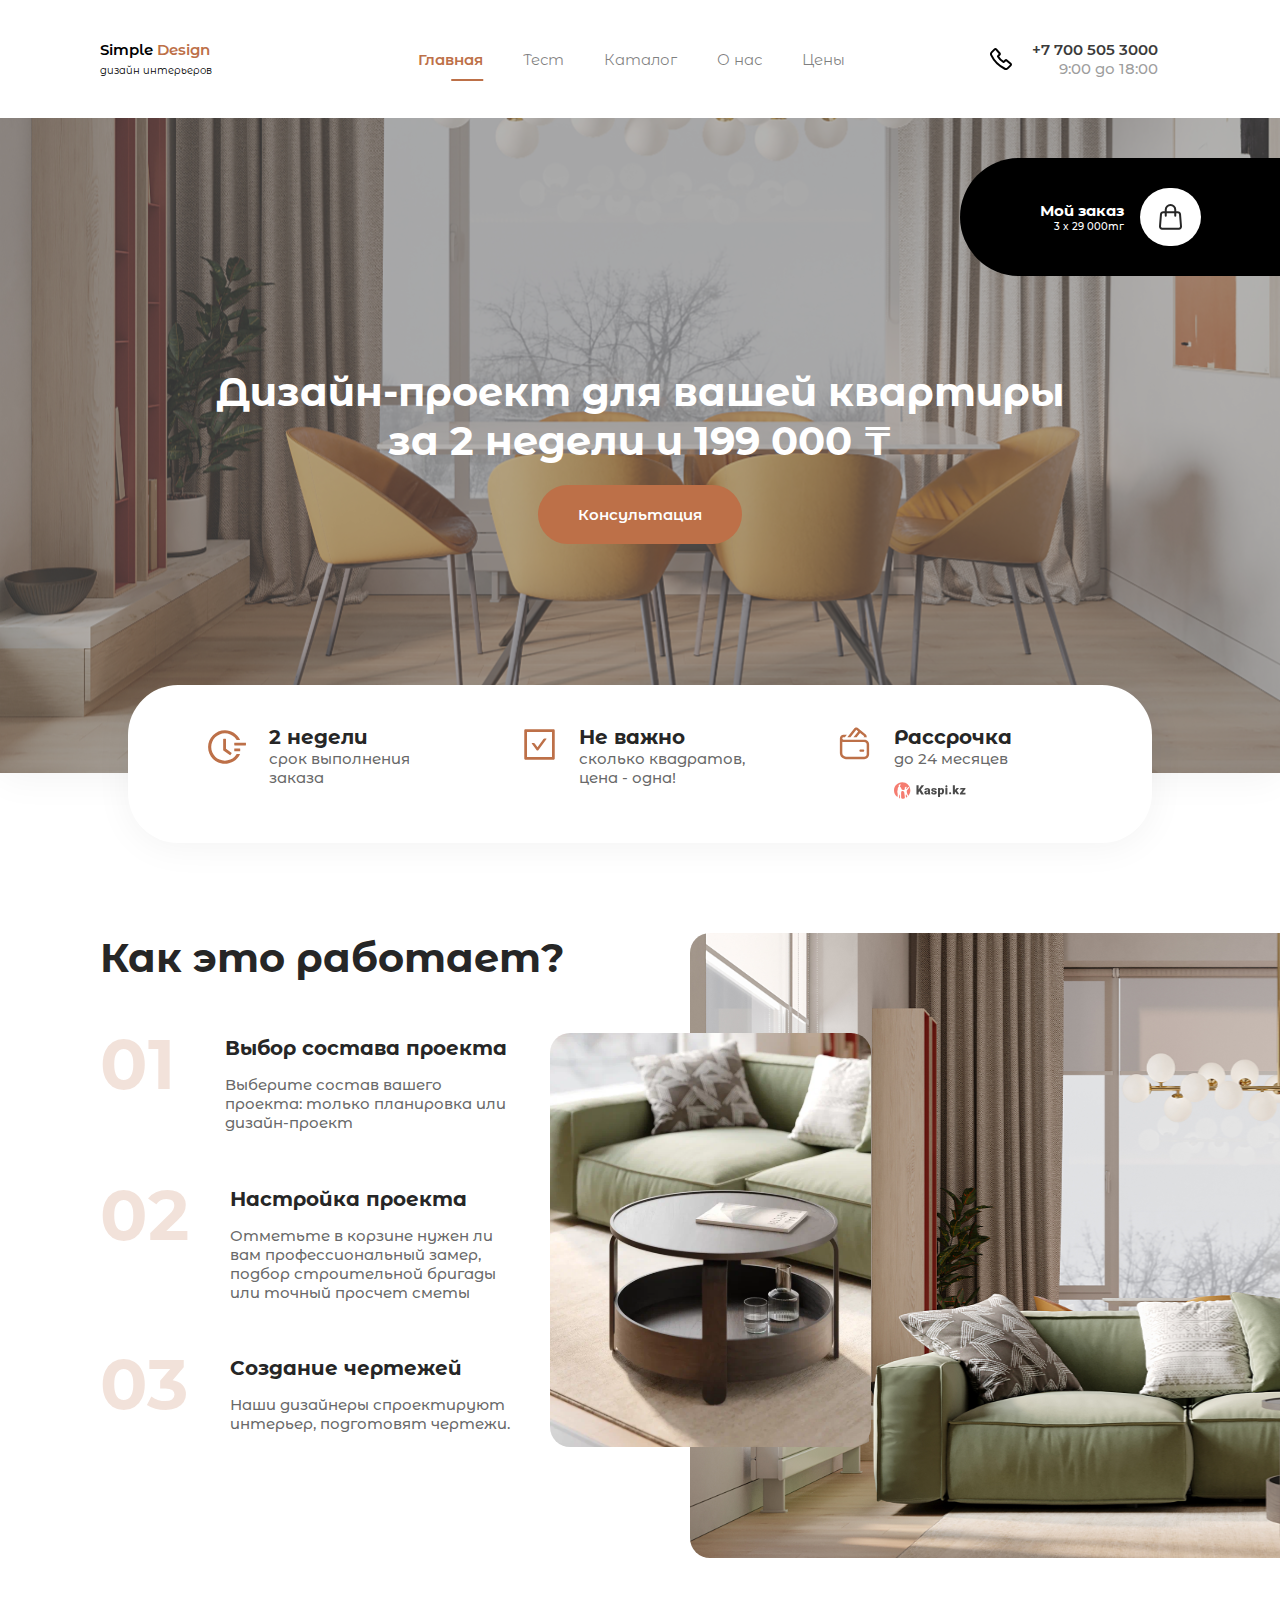
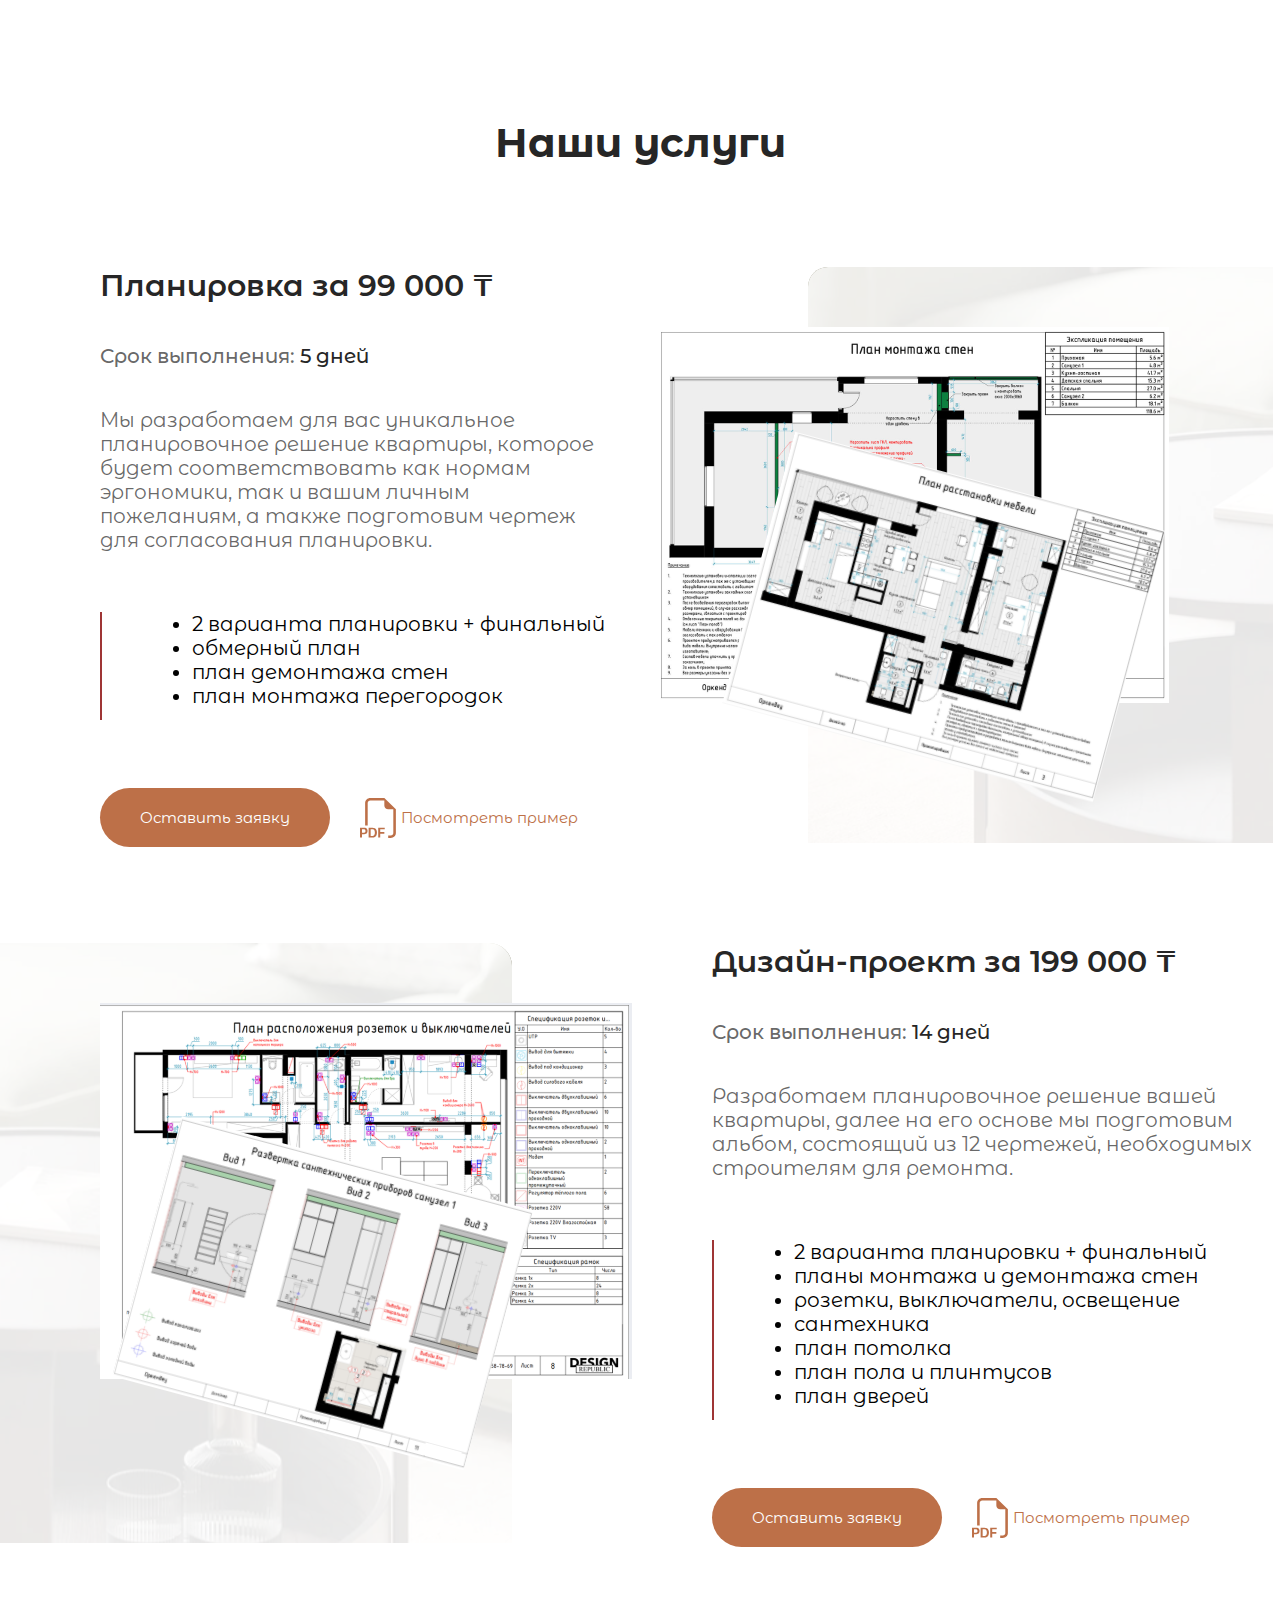
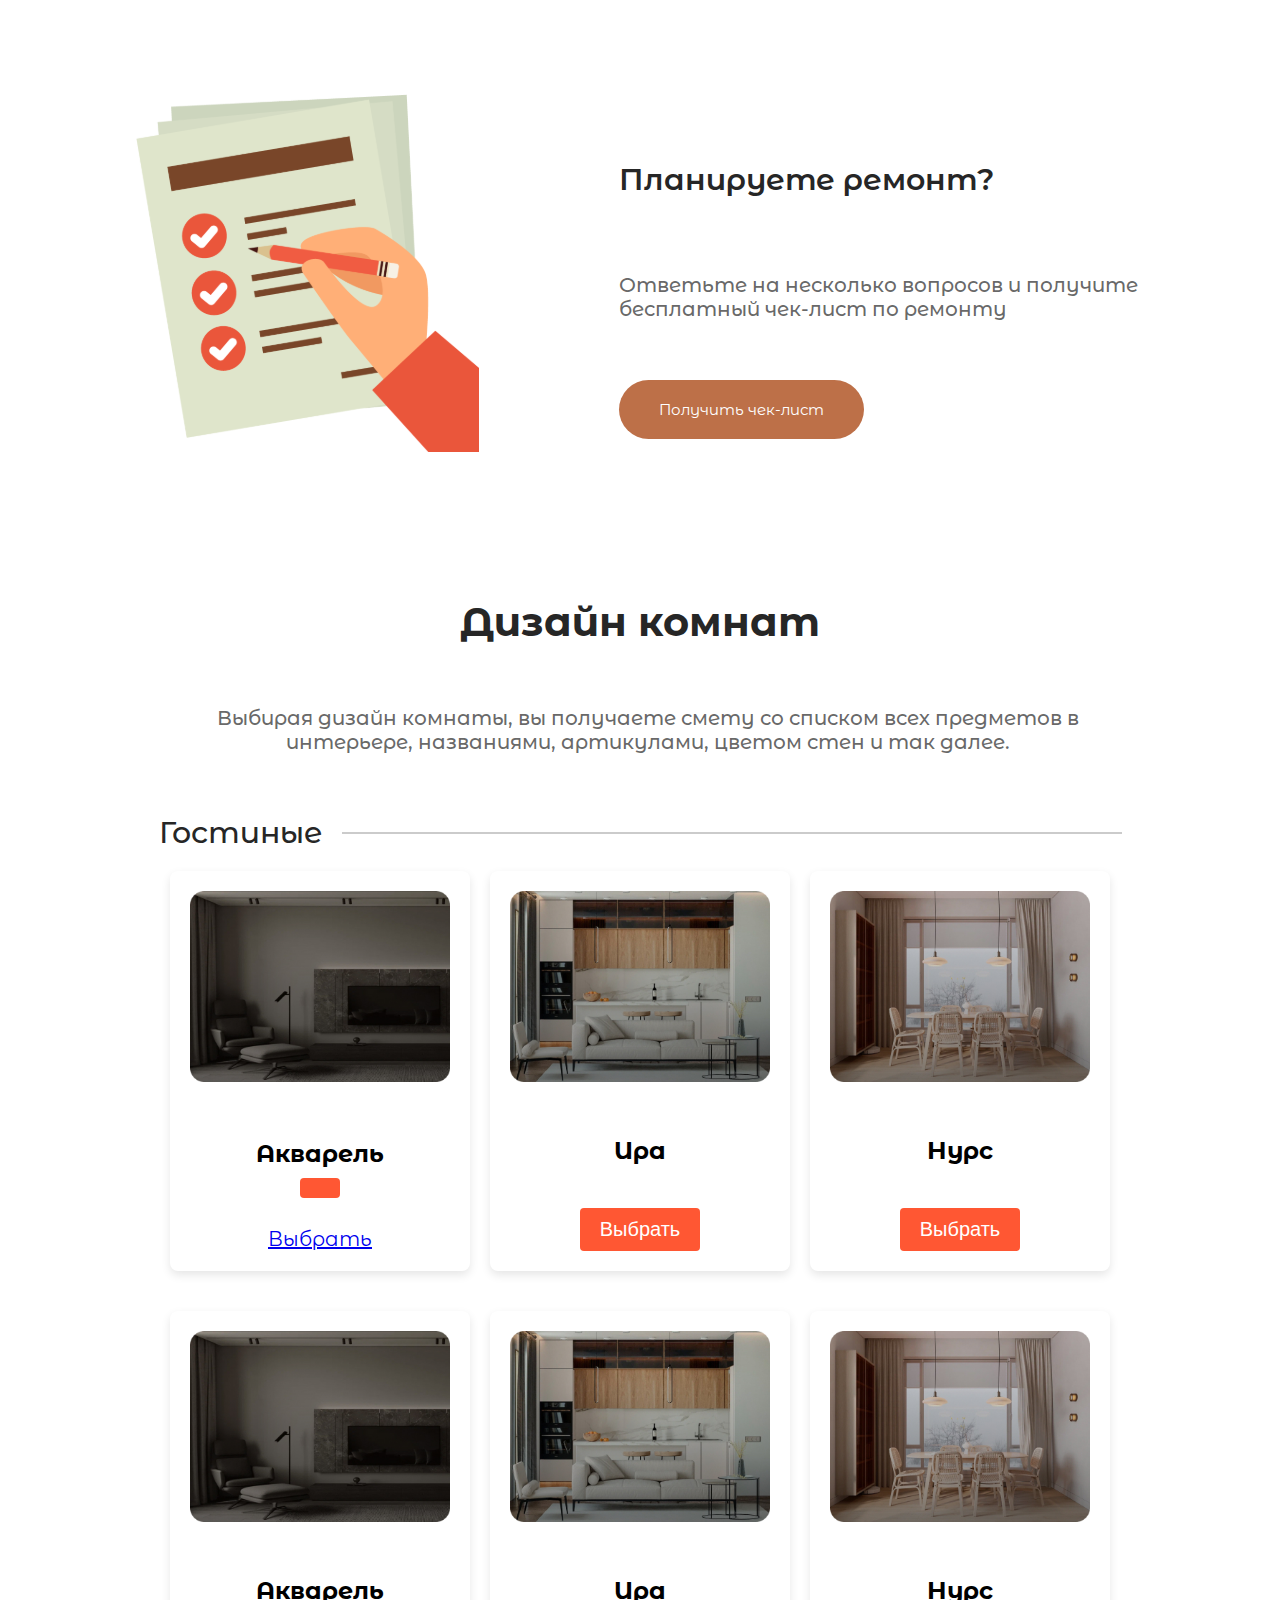
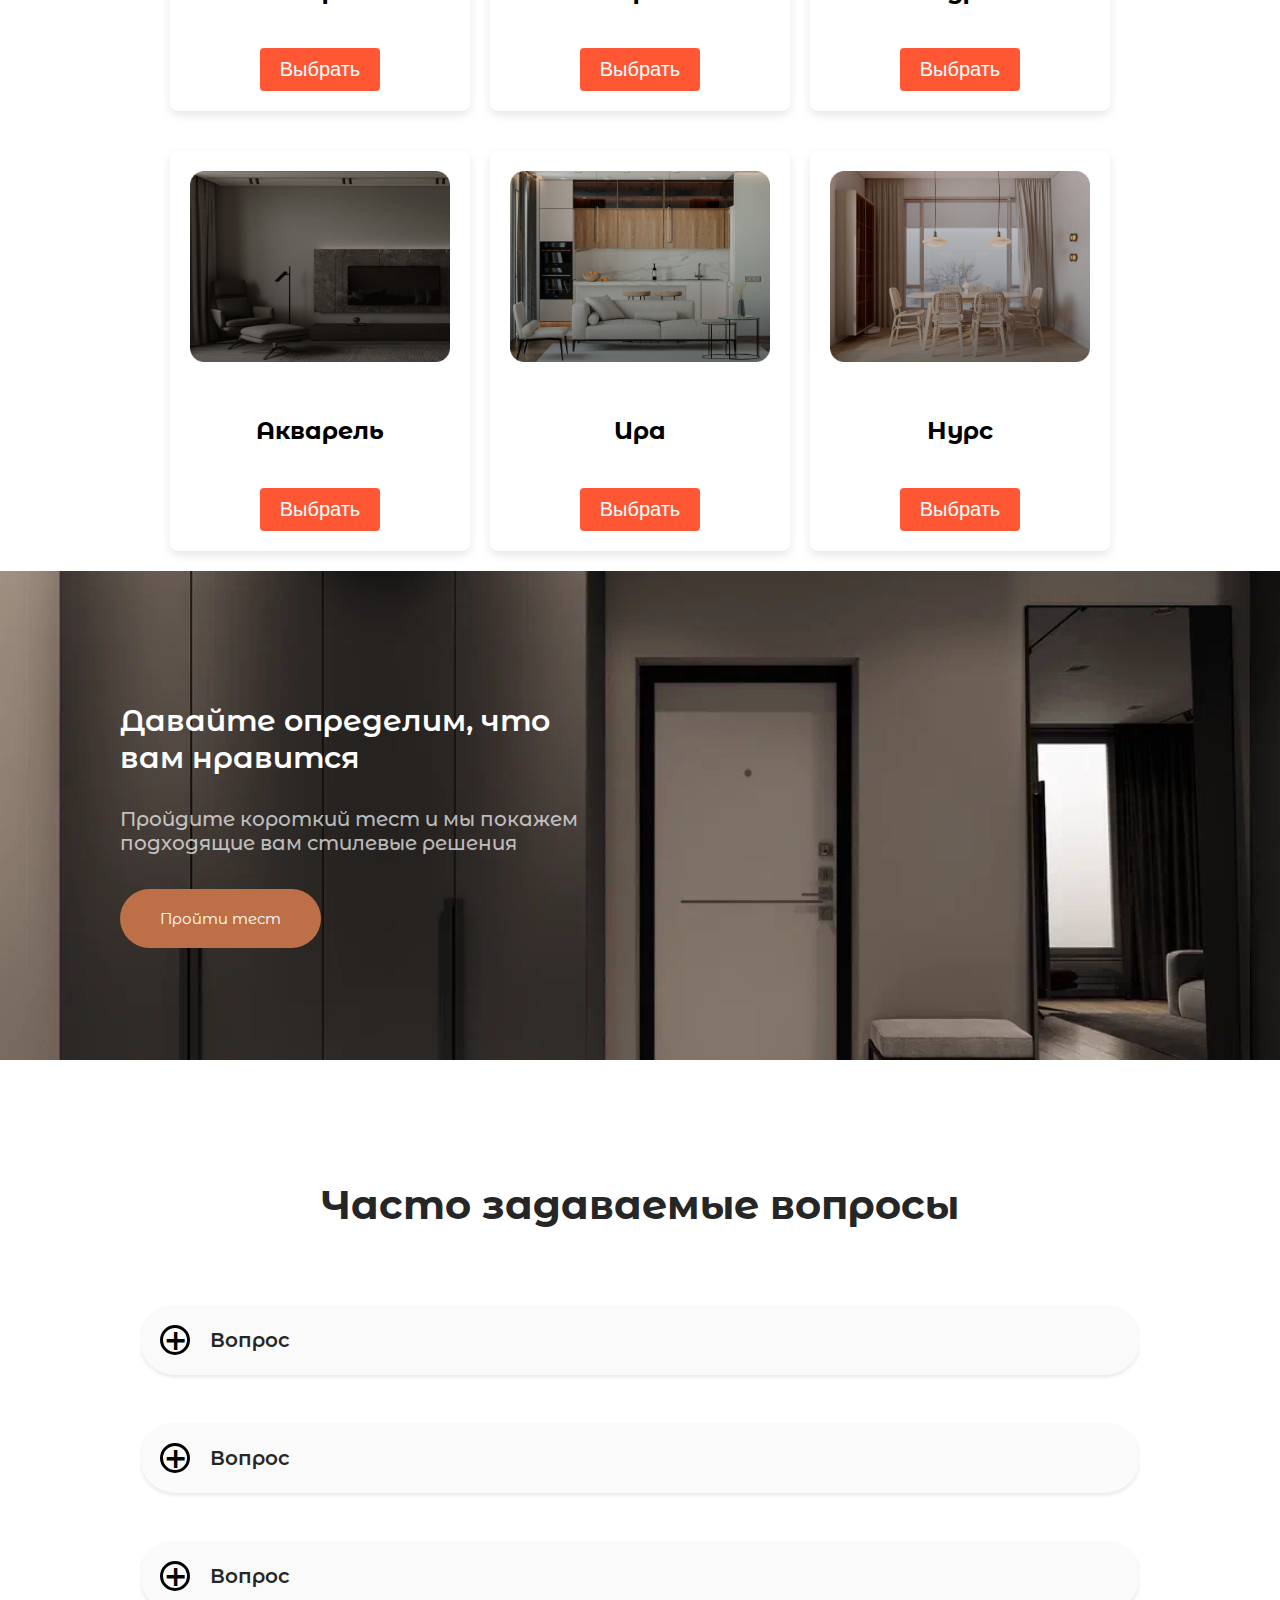
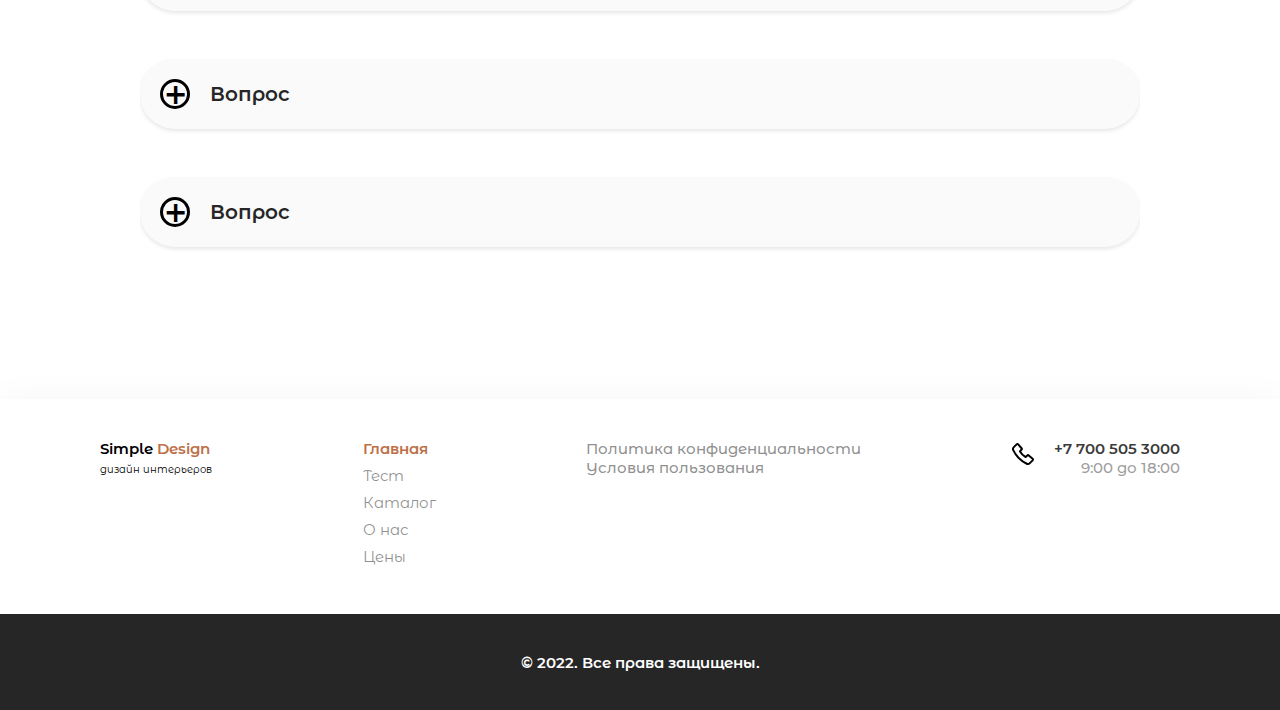
==== commit a50681c2: "add adaptive part" ====
--- a/pages/index.html
+++ b/pages/index.html
@@ -17,51 +17,65 @@
     <header class="header">
       <div class="header_container">
         <div class="header_logo">
-          <a href="#" class="header_logo-link"
-            ><span>Simple</span> <span>Design</span> <br />
-            <span>дизайн интерьеров</span></a
-          >
-        </div>
-        <div class="header_nav">
-          <ul class="header_nav-list">
-            <li class="header_nav-item">
-              <a
-                href="./index.html"
-                target="_blank"
-                class="header_nav-link active"
-                >Главная</a
-              >
-            </li>
-            <li class="header_nav-item">
-              <a href="#" target="_blank" class="header_nav-link">Тест</a>
-            </li>
-            <li class="header_nav-item">
-              <a href="./catalog.html" target="_blank" class="header_nav-link"
-                >Каталог</a
-              >
-            </li>
-            <li class="header_nav-item">
-              <a href="./about_us.html" target="_blank" class="header_nav-link"
-                >О нас</a
-              >
-            </li>
-            <li class="header_nav-item">
-              <a href="#" target="_blank" class="header_nav-link">Цены</a>
-            </li>
-          </ul>
-        </div>
-        <div class="header_contact">
-          <div class="header_contact-icon">
-            <a href="tel:+77005053000" class="header_contact-phone"
-              ><img src="../images/Vector.svg" alt=""
-            /></a>
-          </div>
-          <div class="header_contact-info">
-            <a href="tel:+" class="header_contact-phone">+7 700 505 3000</a>
-            <p class="header_contact-hours">9:00 до 18:00</p>
-          </div>
-        </div>
-      </div>
+          <a href="#" class="header_logo-link">
+            <span>Simple</span> <span>Design</span> <br />
+            <span>дизайн интерьеров</span>
+          </a>
+        </div>
+        <!-- Чекбокс для управления бургер-меню -->
+        <input type="checkbox" id="burger-toggle" class="burger-checkbox" />
+        <label for="burger-toggle" class="burger-menu">
+          <span></span>
+          <span></span>
+          <span></span>
+        </label>
+        <!-- Навигация и контакты -->
+        <div class="header_nav-contact">
+          <div class="header_nav">
+            <ul class="header_nav-list">
+              <li class="header_nav-item">
+                <a
+                  href="./index.html"
+                  target="_blank"
+                  class="header_nav-link active"
+                  >Главная</a
+                >
+              </li>
+              <li class="header_nav-item">
+                <a href="#" target="_blank" class="header_nav-link">Тест</a>
+              </li>
+              <li class="header_nav-item">
+                <a href="./catalog.html" target="_blank" class="header_nav-link"
+                  >Каталог</a
+                >
+              </li>
+              <li class="header_nav-item">
+                <a
+                  href="./about_us.html"
+                  target="_blank"
+                  class="header_nav-link"
+                  >О нас</a
+                >
+              </li>
+              <li class="header_nav-item">
+                <a href="#" target="_blank" class="header_nav-link">Цены</a>
+              </li>
+            </ul>
+          </div>
+          <div class="header_contact">
+            <div class="header_contact-icon">
+              <a href="tel:+77005053000" class="header_contact-phone">
+                <img src="../images/Vector.svg" alt="" />
+              </a>
+            </div>
+            <div class="header_contact-info">
+              <a href="tel:+" class="header_contact-phone">+7 700 505 3000</a>
+              <p class="header_contact-hours">9:00 до 18:00</p>
+            </div>
+          </div>
+        </div>
+      </div>
+
       <div class="header_banner">
         <div class="header_cart-widget">
           <div class="cart-widget_icon">
@@ -205,13 +219,15 @@
                   >Оставить заявку</a
                 >
               </div>
-              <div class="layout_pdf">
-                <a href="#" target="_blank" class="layout_pdf-link"
-                  ><img src="../images/pdf_icon.svg" alt=""
-                /></a>
-              </div>
-              <div class="layout_example">
-                <a href="#" class="layout_example-link">Посмотреть пример</a>
+              <div class="layout_pdf_example">
+                <div class="layout_pdf">
+                  <a href="#" target="_blank" class="layout_pdf-link"
+                    ><img src="../images/pdf_icon.svg" alt=""
+                  /></a>
+                </div>
+                <div class="layout_example">
+                  <a href="#" class="layout_example-link">Посмотреть пример</a>
+                </div>
               </div>
             </div>
           </div>
@@ -276,13 +292,15 @@
                   >Оставить заявку</a
                 >
               </div>
-              <div class="layout1_pdf">
-                <a href="#" target="_blank" class="layout1_pdf-link"
-                  ><img src="../images/pdf_icon.svg" alt=""
-                /></a>
-              </div>
-              <div class="layout1_example">
-                <a href="#" class="layout1_example-link">Посмотреть пример</a>
+              <div class="layout1_pdf_example">
+                <div class="layout1_pdf">
+                  <a href="#" target="_blank" class="layout1_pdf-link"
+                    ><img src="../images/pdf_icon.svg" alt=""
+                  /></a>
+                </div>
+                <div class="layout1_example">
+                  <a href="#" class="layout1_example-link">Посмотреть пример</a>
+                </div>
               </div>
             </div>
           </div>
@@ -305,6 +323,118 @@
           </div>
         </div>
       </div>
+      <div class="main_gallery">
+        <h3 class="gallery_title">Дизайн комнат</h3>
+        <h5 class="gallery_subtitle">
+          Выбирая дизайн комнаты, вы получаете смету со списком всех предметов в
+          интерьере, названиями, артикулами, цветом стен и так далее.
+        </h5>
+        <div class="static-gallery_title">
+          <h5>Гостиные</h5>
+          <div class="gallery-rectangle"></div>
+        </div>
+        <div class="static-gallery">
+          <div class="gallery-item">
+            <div class="scrollable-content">
+              <img src="../images/index/image 11.jpg" alt="Акварель" />
+              <img src="../images/index/image 12.jpg" alt="Акварель 2" />
+              <img src="../images/index/image 13.jpg" alt="Акварель 3" />
+            </div>
+            <div class="gallery-item_title">
+              <p class="gallery-title">Акварель</p>
+              <div class="select-button"></div>
+              <div>
+                <img src="../images/сatalog/" alt="" />
+              </div>
+              <div>
+                <a href="./catalog.html" target="_blank">Выбрать</a>
+              </div>
+            </div>
+          </div>
+
+          <div class="gallery-item">
+            <div class="scrollable-content">
+              <img src="../images/index/image 12.jpg" alt="Ира" />
+              <img src="../images/index/image 13.jpg" alt="Ира 2" />
+              <img src="../images/index/image 11.jpg" alt="Ира 3" />
+            </div>
+            <p class="gallery-title">Ира</p>
+            <button class="select-button">Выбрать</button>
+          </div>
+
+          <div class="gallery-item">
+            <div class="scrollable-content">
+              <img src="../images/index/image 13.jpg" alt="Нурс" />
+              <img src="../images/index/image 11.jpg" alt="Нурс 2" />
+              <img src="../images/index/image 12.jpg" alt="Нурс 3" />
+            </div>
+            <p class="gallery-title">Нурс</p>
+            <button class="select-button">Выбрать</button>
+          </div>
+        </div>
+        <div class="static-gallery">
+          <div class="gallery-item">
+            <div class="scrollable-content">
+              <img src="../images/index/image 11.jpg" alt="Акварель" />
+              <img src="../images/index/image 12.jpg" alt="Акварель 2" />
+              <img src="../images/index/image 13.jpg" alt="Акварель 3" />
+            </div>
+            <p class="gallery-title">Акварель</p>
+            <button class="select-button">Выбрать</button>
+          </div>
+
+          <div class="gallery-item">
+            <div class="scrollable-content">
+              <img src="../images/index/image 12.jpg" alt="Ира" />
+              <img src="../images/index/image 13.jpg" alt="Ира 2" />
+              <img src="../images/index/image 11.jpg" alt="Ира 3" />
+            </div>
+            <p class="gallery-title">Ира</p>
+            <button class="select-button">Выбрать</button>
+          </div>
+
+          <div class="gallery-item">
+            <div class="scrollable-content">
+              <img src="../images/index/image 13.jpg" alt="Нурс" />
+              <img src="../images/index/image 11.jpg" alt="Нурс 2" />
+              <img src="../images/index/image 12.jpg" alt="Нурс 3" />
+            </div>
+            <p class="gallery-title">Нурс</p>
+            <button class="select-button">Выбрать</button>
+          </div>
+        </div>
+        <div class="static-gallery">
+          <div class="gallery-item">
+            <div class="scrollable-content">
+              <img src="../images/index/image 11.jpg" alt="Акварель" />
+              <img src="../images/index/image 12.jpg" alt="Акварель 2" />
+              <img src="../images/index/image 13.jpg" alt="Акварель 3" />
+            </div>
+            <p class="gallery-title">Акварель</p>
+            <button class="select-button">Выбрать</button>
+          </div>
+
+          <div class="gallery-item">
+            <div class="scrollable-content">
+              <img src="../images/index/image 12.jpg" alt="Ира" />
+              <img src="../images/index/image 13.jpg" alt="Ира 2" />
+              <img src="../images/index/image 11.jpg" alt="Ира 3" />
+            </div>
+            <p class="gallery-title">Ира</p>
+            <button class="select-button">Выбрать</button>
+          </div>
+
+          <div class="gallery-item">
+            <div class="scrollable-content">
+              <img src="../images/index/image 13.jpg" alt="Нурс" />
+              <img src="../images/index/image 11.jpg" alt="Нурс 2" />
+              <img src="../images/index/image 12.jpg" alt="Нурс 3" />
+            </div>
+            <p class="gallery-title">Нурс</p>
+            <button class="select-button">Выбрать</button>
+          </div>
+        </div>
+      </div>
       <div class="main_test">
         <div class="test_block">
           <h4 class="test_title">Давайте определим, что вам нравится</h4>
@@ -316,36 +446,89 @@
           </div>
         </div>
       </div>
-      <div class="main_gallery">
-        <div class="static-gallery">
-          <div class="gallery-item">
-            <div class="scrollable-content">
-              <img src="../images/index/image 11.jpg" alt="Акварель" />
-              <img src="../images/index/image 12.jpg" alt="Акварель 2" />
-              <img src="../images/index/image 13.jpg" alt="Акварель 3" />
-            </div>
-            <p class="gallery-title">Акварель</p>
-            <button class="select-button">Выбрать</button>
-          </div>
-
-          <div class="gallery-item">
-            <div class="scrollable-content">
-              <img src="../images/index/image 12.jpg" alt="Ира" />
-              <img src="../images/index/image 13.jpg" alt="Ира 2" />
-              <img src="../images/index/image 11.jpg" alt="Ира 3" />
-            </div>
-            <p class="gallery-title">Ира</p>
-            <button class="select-button">Выбрать</button>
-          </div>
-
-          <div class="gallery-item">
-            <div class="scrollable-content">
-              <img src="../images/index/image 13.jpg" alt="Нурс" />
-              <img src="../images/index/image 11.jpg" alt="Нурс 2" />
-              <img src="../images/index/image 12.jpg" alt="Нурс 3" />
-            </div>
-            <p class="gallery-title">Нурс</p>
-            <button class="select-button">Выбрать</button>
+      <div class="main_faq-accordion">
+        <h3 class="faq-accordion__title">Часто задаваемые вопросы</h3>
+        <div class="faq-accordion__item">
+          <input type="checkbox" id="item-1" class="accordion__checkbox" />
+          <label for="item-1" class="accordion__header">
+            <span class="accordion__header-icon">+</span>
+            <span class="accordion__header-question">Вопрос</span>
+          </label>
+          <div class="accordion__content">
+            <p>
+              Lorem ipsum dolor sit amet, consectetur adipiscing elit. Malesuada
+              nibh at ornare turpis sit lacus, in viverra volutpat. Id sed quam
+              consectetur condimentum tellus pellentesque a, convallis metus.
+              Hac dui sit cursus ac id aliquet. A convallis suspendisse in nulla
+              risus, senectus vitae. Condimentum in aliquet egestas aliquam at
+              eu. Id bibendum iaculis netus ipsum quis amet lectus nisi mattis.
+              Sit porttitor a vulputate aliquam elementum, odio lacus.
+            </p>
+          </div>
+        </div>
+        <div class="faq-accordion__item">
+          <input type="checkbox" id="item-2" class="accordion__checkbox" />
+          <label for="item-2" class="accordion__header">
+            <span class="accordion__header-icon">+</span>
+            <span class="accordion__header-question">Вопрос</span>
+          </label>
+          <div class="accordion__content">
+            <p>
+              Lorem ipsum dolor sit amet, consectetur adipiscing elit. Malesuada
+              nibh at ornare turpis sit lacus, in viverra volutpat. Id sed quam
+              consectetur condimentum tellus pellentesque a, convallis metus.
+              Hac dui sit cursus ac id aliquet.
+            </p>
+          </div>
+        </div>
+        <div class="faq-accordion__item">
+          <input type="checkbox" id="item-3" class="accordion__checkbox" />
+          <label for="item-3" class="accordion__header">
+            <span class="accordion__header-icon">+</span>
+            <span class="accordion__header-question">Вопрос</span>
+          </label>
+          <div class="accordion__content">
+            <p>
+              Lorem ipsum dolor sit amet, consectetur adipiscing elit. Malesuada
+              nibh at ornare turpis sit lacus, in viverra volutpat. Id sed quam
+              consectetur condimentum tellus pellentesque a, convallis metus.
+              Hac dui sit cursus ac id aliquet. A convallis suspendisse in nulla
+              risus, senectus vitae. Condimentum in aliquet egestas aliquam at
+              eu. Id bibendum iaculis netus ipsum quis amet lectus nisi mattis.
+              Sit porttitor a vulputate aliquam elementum, odio lacus.
+            </p>
+          </div>
+        </div>
+        <div class="faq-accordion__item">
+          <input type="checkbox" id="item-4" class="accordion__checkbox" />
+          <label for="item-4" class="accordion__header">
+            <span class="accordion__header-icon">+</span>
+            <span class="accordion__header-question">Вопрос</span>
+          </label>
+          <div class="accordion__content">
+            <p>
+              Lorem ipsum dolor sit amet, consectetur adipiscing elit. Malesuada
+              nibh at ornare turpis sit lacus, in viverra volutpat. Id sed quam
+              consectetur condimentum tellus pellentesque a, convallis metus.
+            </p>
+          </div>
+        </div>
+        <div class="faq-accordion__item">
+          <input type="checkbox" id="item-5" class="accordion__checkbox" />
+          <label for="item-5" class="accordion__header">
+            <span class="accordion__header-icon">+</span>
+            <span class="accordion__header-question">Вопрос</span>
+          </label>
+          <div class="accordion__content">
+            <p>
+              Lorem ipsum dolor sit amet, consectetur adipiscing elit. Malesuada
+              nibh at ornare turpis sit lacus, in viverra volutpat. Id sed quam
+              consectetur condimentum tellus pellentesque a, convallis metus.
+              Hac dui sit cursus ac id aliquet. A convallis suspendisse in nulla
+              risus, senectus vitae. Condimentum in aliquet egestas aliquam at
+              eu. Id bibendum iaculis netus ipsum quis amet lectus nisi mattis.
+              Sit porttitor a vulputate aliquam elementum, odio lacus.
+            </p>
           </div>
         </div>
       </div>
--- a/styles/index.css
+++ b/styles/index.css
@@ -19,6 +19,7 @@
   padding: 2rem 5rem;
   display: flex;
   justify-content: space-between;
+  position: relative;
 }
 .header .header_container a {
   text-decoration: none;
@@ -34,23 +35,62 @@
   color: black;
   font-size: 0.5rem;
 }
-.header .header_container .header_nav-list {
+.header .header_container .burger-checkbox {
+  display: none;
+}
+.header .header_container .burger-menu {
+  display: none;
+  flex-direction: column;
+  justify-content: space-between;
+  width: 37px;
+  height: 37px;
+  cursor: pointer;
+}
+.header .header_container .burger-menu span {
+  display: block;
+  background-color: #000;
+  height: 6px;
+  width: 100%;
+  margin: 4px 0;
+  transition: all 0.3s ease;
+}
+.header .header_container .burger-menu span:nth-child(1), .header .header_container .burger-menu span:nth-child(3) {
+  /* Верхняя и нижняя линии */
+  width: 25px;
+  margin-left: 10px; /* Длина короче средней */
+}
+.header .header_container .burger-menu span:nth-child(2) {
+  /* Средняя линия */
+  width: 40px;
+  margin-left: 0; /* Полная ширина */
+}
+.header .header_container .header_nav-contact {
+  display: flex;
+  justify-content: space-around;
+  align-items: center;
+  width: 80%;
+}
+.header .header_container .header_nav-contact .header_nav {
+  display: flex;
+  margin-left: 3rem;
+}
+.header .header_container .header_nav-contact .header_nav-list {
   display: flex;
   list-style: none;
   font-weight: 400;
 }
-.header .header_container .header_nav-list li {
+.header .header_container .header_nav-contact .header_nav-list li {
   padding: 0.4rem 1rem;
 }
-.header .header_container .header_nav-list li a {
+.header .header_container .header_nav-contact .header_nav-list li a {
   color: rgba(0, 0, 0, 0.5);
 }
-.header .header_container .header_nav-list .header_nav-link {
+.header .header_container .header_nav-contact .header_nav-list .header_nav-link {
   padding-bottom: 0.6rem;
   position: relative;
   transition: color 0.3s ease;
 }
-.header .header_container .header_nav-list .header_nav-link::after {
+.header .header_container .header_nav-contact .header_nav-list .header_nav-link::after {
   content: "";
   position: absolute;
   bottom: 0;
@@ -62,39 +102,41 @@
   transition: opacity 0.3s ease;
   opacity: 0;
 }
-.header .header_container .header_nav-list .header_nav-link.active {
-  color: #bd7048;
-  font-weight: 600;
-}
-.header .header_container .header_nav-list .header_nav-link.active::after {
+.header .header_container .header_nav-contact .header_nav-list .header_nav-link.active {
+  color: #bd7048;
+  font-weight: 600;
+}
+.header .header_container .header_nav-contact .header_nav-list .header_nav-link.active::after {
   opacity: 1;
 }
-.header .header_container .header_nav-list .header_nav-link:hover {
-  color: #bd7048;
-}
-.header .header_container .header_nav-list .header_nav-link:hover::after {
+.header .header_container .header_nav-contact .header_nav-list .header_nav-link:hover {
+  color: #bd7048;
+}
+.header .header_container .header_nav-contact .header_nav-list .header_nav-link:hover::after {
   opacity: 1;
 }
-.header .header_container .header_contact {
-  display: flex;
-}
-.header .header_container .header_contact .header_contact-icon {
+.header .header_container .header_nav-contact .header_contact {
+  display: flex;
+  align-items: center;
+  margin-left: 4rem;
+}
+.header .header_container .header_nav-contact .header_contact .header_contact-icon {
   padding-top: 0.2rem;
   padding-right: 1rem;
 }
-.header .header_container .header_contact .header_contact-info {
+.header .header_container .header_nav-contact .header_contact .header_contact-info {
   display: flex;
   flex-direction: column;
   align-items: flex-end;
 }
-.header .header_container .header_contact .header_contact-info a {
+.header .header_container .header_nav-contact .header_contact .header_contact-info a {
   font-weight: 600;
   color: #3b3b3b;
 }
-.header .header_container .header_contact .header_contact-info a:hover {
-  color: #bd7048;
-}
-.header .header_container .header_contact .header_contact-info p {
+.header .header_container .header_nav-contact .header_contact .header_contact-info a:hover {
+  color: #bd7048;
+}
+.header .header_container .header_nav-contact .header_contact .header_contact-info p {
   font-weight: 500;
   color: rgba(59, 59, 59, 0.5);
 }
@@ -344,16 +386,20 @@
 .main .main_our-services .our-services_layout .layout_description .layout_links .layout_button a:hover {
   background-color: #f14635;
 }
-.main .main_our-services .our-services_layout .layout_description .layout_links .layout_pdf {
+.main .main_our-services .our-services_layout .layout_description .layout_links .layout_pdf_example {
+  display: flex;
+  align-items: center;
+}
+.main .main_our-services .our-services_layout .layout_description .layout_links .layout_pdf_example .layout_pdf {
   padding-left: 1.5rem;
   padding-top: 0.5rem;
 }
-.main .main_our-services .our-services_layout .layout_description .layout_links .layout_example a {
+.main .main_our-services .our-services_layout .layout_description .layout_links .layout_pdf_example .layout_example a {
   text-decoration: none;
   font-size: 0.75rem;
   color: #bd7048;
 }
-.main .main_our-services .our-services_layout .layout_description .layout_links .layout_example a:hover {
+.main .main_our-services .our-services_layout .layout_description .layout_links .layout_pdf_example .layout_example a:hover {
   color: #f14635;
 }
 .main .main_our-services .our-services_layout .layout_images {
@@ -376,6 +422,7 @@
 .main .main_our-services .our-services_layout1 .layout1_images {
   background-image: url(../images/index/Rectangle\ 13.svg);
   background-repeat: no-repeat;
+  background-size: cover;
 }
 .main .main_our-services .our-services_layout1 .layout1_images .layout1_img1 {
   position: absolute;
@@ -434,16 +481,20 @@
 .main .main_our-services .our-services_layout1 .layout1_description .layout1_links .layout1_button a:hover {
   background-color: #f14635;
 }
-.main .main_our-services .our-services_layout1 .layout1_description .layout1_links .layout1_pdf {
+.main .main_our-services .our-services_layout1 .layout1_description .layout1_links .layout1_pdf_example {
+  display: flex;
+  align-items: center;
+}
+.main .main_our-services .our-services_layout1 .layout1_description .layout1_links .layout1_pdf_example .layout1_pdf {
   padding-left: 1.5rem;
   padding-top: 0.5rem;
 }
-.main .main_our-services .our-services_layout1 .layout1_description .layout1_links .layout1_example a {
+.main .main_our-services .our-services_layout1 .layout1_description .layout1_links .layout1_pdf_example .layout1_example a {
   text-decoration: none;
   font-size: 0.75rem;
   color: #bd7048;
 }
-.main .main_our-services .our-services_layout1 .layout1_description .layout1_links .layout1_example a:hover {
+.main .main_our-services .our-services_layout1 .layout1_description .layout1_links .layout1_pdf_example .layout1_example a:hover {
   color: #f14635;
 }
 .main .main_checklist {
@@ -483,42 +534,40 @@
 .main .main_checklist .checklist_answer-questions a:hover {
   background-color: #f14635;
 }
-.main .main_test {
-  height: 24.45rem;
-  background-image: url(../images/index/image\ 41.svg);
-  padding: 5rem 6rem;
-}
-.main .main_test .test_block {
-  width: 45%;
-  height: 100%;
-  display: flex;
-  flex-direction: column;
-  justify-content: space-evenly;
-}
-.main .main_test .test_block h4 {
-  font-weight: 600;
-  font-size: 1.5rem;
-  color: #fff;
-}
-.main .main_test .test_block p {
-  font-weight: 500;
-  font-size: 1rem;
-  color: rgba(255, 255, 255, 0.7);
-  margin-bottom: 1rem;
-}
-.main .main_test .test_block a {
-  text-decoration: none;
-  font-size: 0.75rem;
-  background-color: #bd7048;
-  border-radius: 100px;
-  color: white;
-  padding: 1rem 2rem;
-}
-.main .main_test .test_block a:hover {
-  background-color: #f14635;
-}
 .main .main_gallery {
   /* Полоска прокрутки (для браузеров) */
+}
+.main .main_gallery h3 {
+  font-weight: 700;
+  font-size: 2rem;
+  text-align: center;
+  color: #262626;
+  margin-bottom: 3rem;
+}
+.main .main_gallery .gallery_subtitle {
+  width: 70%;
+  margin-left: 10rem;
+  font-weight: 500;
+  font-size: 1rem;
+  text-align: center;
+  color: rgba(38, 38, 38, 0.7);
+  margin-bottom: 3rem;
+}
+.main .main_gallery .static-gallery_title {
+  display: flex;
+  justify-content: center;
+  align-items: center;
+}
+.main .main_gallery .static-gallery_title h5 {
+  font-weight: 500;
+  font-size: 1.5rem;
+  color: #262626;
+  padding-right: 1rem;
+}
+.main .main_gallery .static-gallery_title .gallery-rectangle {
+  border: 1px solid #cbcbcb;
+  width: 39rem;
+  height: 0;
 }
 .main .main_gallery .static-gallery {
   display: flex;
@@ -582,6 +631,123 @@
 .main .main_gallery .select-button:hover {
   background-color: #e74c3c;
 }
+.main .main_test {
+  height: 24.45rem;
+  background-image: url(../images/index/image\ 41.svg);
+  padding: 5rem 6rem;
+}
+.main .main_test .test_block {
+  width: 45%;
+  height: 100%;
+  display: flex;
+  flex-direction: column;
+  justify-content: space-evenly;
+}
+.main .main_test .test_block h4 {
+  font-weight: 600;
+  font-size: 1.5rem;
+  color: #fff;
+}
+.main .main_test .test_block p {
+  font-weight: 500;
+  font-size: 1rem;
+  color: rgba(255, 255, 255, 0.7);
+  margin-bottom: 1rem;
+}
+.main .main_test .test_block a {
+  text-decoration: none;
+  font-size: 0.75rem;
+  background-color: #bd7048;
+  border-radius: 100px;
+  color: white;
+  padding: 1rem 2rem;
+}
+.main .main_test .test_block a:hover {
+  background-color: #f14635;
+}
+.main .main_faq-accordion {
+  margin: 6rem 7rem;
+  display: flex;
+  flex-direction: column;
+  gap: 16px;
+  color: black;
+  background: white;
+  overflow: hidden;
+}
+.main .main_faq-accordion h3 {
+  text-align: center;
+  margin-bottom: 3rem;
+  font-weight: 700;
+  font-size: 2rem;
+  color: #262626;
+}
+.main .main_faq-accordion .faq-accordion__item {
+  overflow: hidden;
+}
+.main .accordion__checkbox {
+  display: none;
+}
+.main .accordion__header {
+  min-height: 3rem;
+  display: flex;
+  align-items: center;
+  cursor: pointer;
+  padding: 1rem;
+  background: #fafafa;
+  border-radius: 100px;
+  transition: background 0.3s, box-shadow 0.3s;
+  box-shadow: 0 2px 4px rgba(0, 0, 0, 0.1);
+}
+.main .accordion__header .accordion__header-icon {
+  font-size: 2rem;
+  font-weight: 500;
+  display: flex;
+  align-items: center;
+  justify-content: center;
+  width: 30px;
+  height: 30px;
+  border: 3px solid black;
+  border-radius: 50%;
+  margin-right: 1rem;
+  transition: transform 0.3s, background 0.3s, color 0.3s;
+  background: #fafafa;
+}
+.main .accordion__header .accordion__header-question {
+  font-size: 1rem;
+  font-weight: 600;
+  color: #262626;
+}
+.main .accordion__header:hover {
+  color: #bd7048;
+  opacity: 0.7;
+}
+.main .accordion__content {
+  padding: 1rem;
+  background: white;
+  margin-top: -8px;
+  opacity: 0;
+  height: 0;
+  overflow: hidden;
+  transition: height 0.3s ease, opacity 0.3s ease;
+}
+.main .accordion__content p {
+  margin: 1rem 0;
+  color: rgba(38, 38, 38, 0.7);
+  font-size: 1rem;
+  font-weight: 500;
+  background-color: white;
+}
+.main .accordion__checkbox:checked + .accordion__header-icon {
+  transform: rotate(45deg);
+  color: #bd7048;
+  border-color: #bd7048;
+  background: #fafafa;
+}
+.main .accordion__checkbox:checked ~ .accordion__content {
+  opacity: 1;
+  height: auto;
+  margin-top: 0.5rem;
+}
 
 .footer {
   font-size: 0.75rem;
@@ -669,4 +835,154 @@
   display: flex;
   justify-content: center;
   align-items: center;
+}
+
+@media screen and (max-width: 1040px) {
+  html {
+    font-size: 18px;
+  }
+  .header .header_container .header_nav-contact .header_nav {
+    margin-left: 0;
+  }
+}
+@media screen and (max-width: 768px) {
+  html {
+    font-size: 16px;
+  }
+  .header .header_container .burger-menu {
+    display: flex;
+  }
+  .header .header_container .header_nav-contact {
+    display: none;
+    flex-direction: column;
+    align-items: flex-end;
+    background-color: white;
+    position: absolute;
+    padding: 0 4rem;
+    top: 100%;
+    left: 50%;
+    width: 50%;
+    font-size: large;
+    border-radius: 0 0 0 20px;
+    box-shadow: 0 4px 6px rgba(0, 0, 0, 0.475);
+    z-index: 10;
+  }
+  .header .header_container .header_nav-contact .header_nav .header_nav-list {
+    flex-direction: column;
+    align-items: flex-end;
+  }
+  .header .header_container .header_nav-contact .header_nav .header_nav-list .header_nav-item {
+    margin: 0;
+    margin-bottom: 2rem;
+    text-align: center;
+  }
+  .header .header_container .header_nav-contact .header_contact .header_contact-info a,
+  .header .header_container .header_nav-contact .header_contact .header_contact-info p {
+    display: none;
+  }
+  .header .header_container .burger-checkbox:checked ~ .header_nav-contact {
+    display: flex;
+  }
+  .header .header_container .burger-checkbox:checked + .burger-menu span:nth-child(1) {
+    transform: rotate(45deg) translate(6px, 6px);
+  }
+  .header .header_container .burger-checkbox:checked + .burger-menu span:nth-child(2) {
+    opacity: 0;
+  }
+  .header .header_container .burger-checkbox:checked + .burger-menu span:nth-child(3) {
+    transform: rotate(-45deg) translate(6px, -6px);
+  }
+  .main .main_how-it-works {
+    grid-template-columns: 70% 30%;
+  }
+  .main .main_how-it-works .how-it-works_img {
+    height: 23rem;
+  }
+  .main .main_how-it-works .how-it-works_img img {
+    width: 13rem;
+    height: 18rem;
+    transform: translate(-6rem, 3rem);
+  }
+  .main .main_our-services .our-services_layout {
+    grid-template-columns: 70% 30%;
+  }
+  .main .main_our-services .our-services_layout .layout_description .layout_links {
+    flex-direction: column;
+    align-items: flex-start;
+  }
+  .main .main_our-services .our-services_layout .layout_description .layout_links .layout_pdf_example {
+    margin-top: 1rem;
+  }
+  .main .main_our-services .our-services_layout .layout_description .layout_links .layout_pdf_example .layout_pdf {
+    padding-left: 0;
+  }
+  .main .main_our-services .our-services_layout .layout_images .layout_img1 {
+    width: 20rem;
+    height: 14rem;
+    transform: translate(-8rem, 7rem);
+  }
+  .main .main_our-services .our-services_layout .layout_images .layout_img2 {
+    width: 18rem;
+    height: 13rem;
+    transform: translate(-5rem, 14rem);
+  }
+  .main .main_our-services .our-services_layout1 {
+    grid-template-columns: 30% 70%;
+  }
+  .main .main_our-services .our-services_layout1 .layout1_images .layout1_img1 {
+    width: 20rem;
+    height: 14rem;
+    transform: translate(0, 6rem);
+  }
+  .main .main_our-services .our-services_layout1 .layout1_images .layout1_img2 {
+    width: 18rem;
+    height: 13rem;
+    transform: translate(-1rem, 13rem);
+  }
+  .main .main_our-services .our-services_layout1 .layout1_description {
+    padding-left: 8rem;
+  }
+  .main .main_our-services .our-services_layout1 .layout1_description .layout1_features .layout1_rectangle {
+    height: 11rem;
+  }
+  .main .main_our-services .our-services_layout1 .layout1_description .layout1_links {
+    flex-direction: column;
+    align-items: flex-start;
+  }
+  .main .main_our-services .our-services_layout1 .layout1_description .layout1_links .layout1_pdf_example {
+    margin-top: 1rem;
+  }
+  .main .main_our-services .our-services_layout1 .layout1_description .layout1_links .layout1_pdf_example .layout1_pdf {
+    padding-left: 0;
+  }
+  .main .main_checklist {
+    display: grid;
+    grid-template-columns: 50% 50%;
+    padding: 5rem 0;
+  }
+  .main .main_checklist .checklist_img {
+    padding: 1rem;
+  }
+  .main .main_checklist .checklist_img img {
+    width: 100%;
+    height: 100%;
+  }
+  .main .main_checklist .checklist_answer-questions {
+    padding: 1rem;
+    margin-left: 2rem;
+  }
+  .footer .footer_nav {
+    display: none;
+  }
+}
+@media screen and (max-width: 440px) {
+  html {
+    font-size: 15px;
+  }
+  .header .header_container {
+    padding: 2rem;
+  }
+  .footer .footer-policy {
+    display: none;
+  }
 }/*# sourceMappingURL=index.css.map */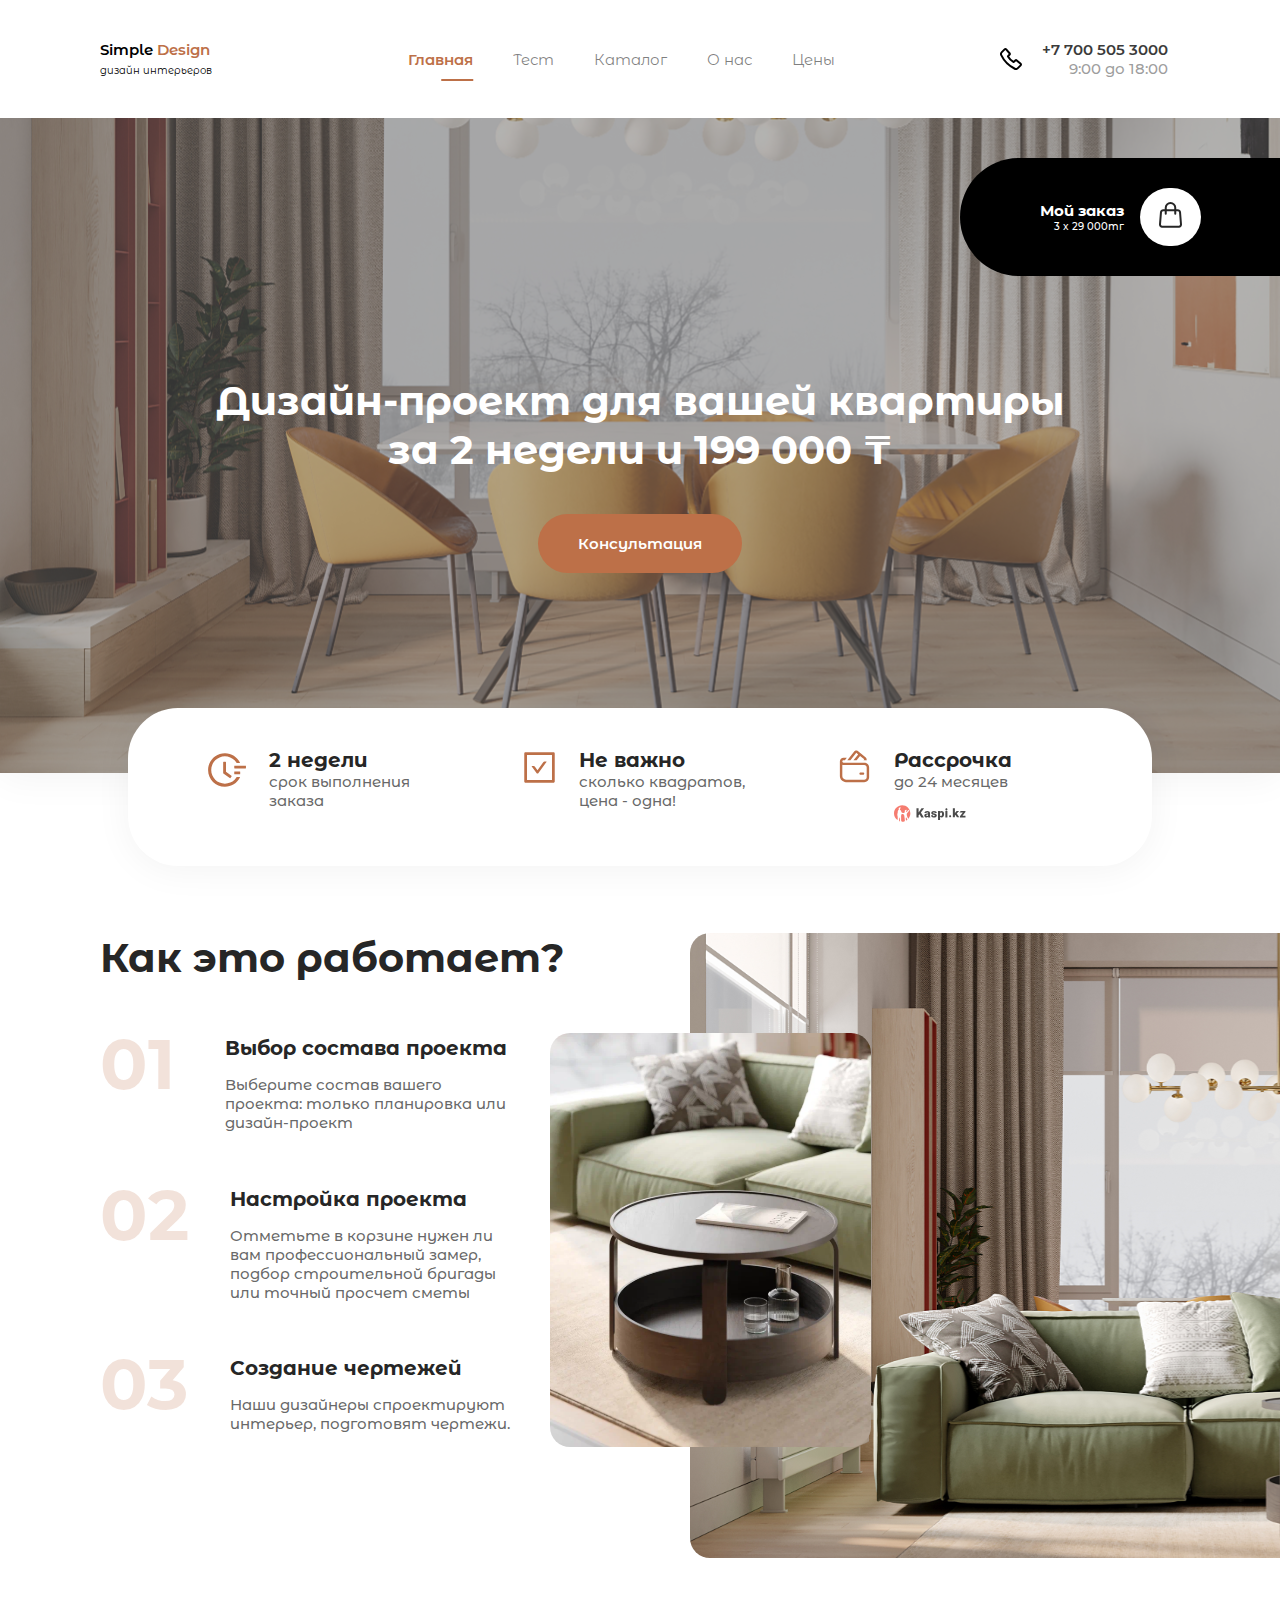
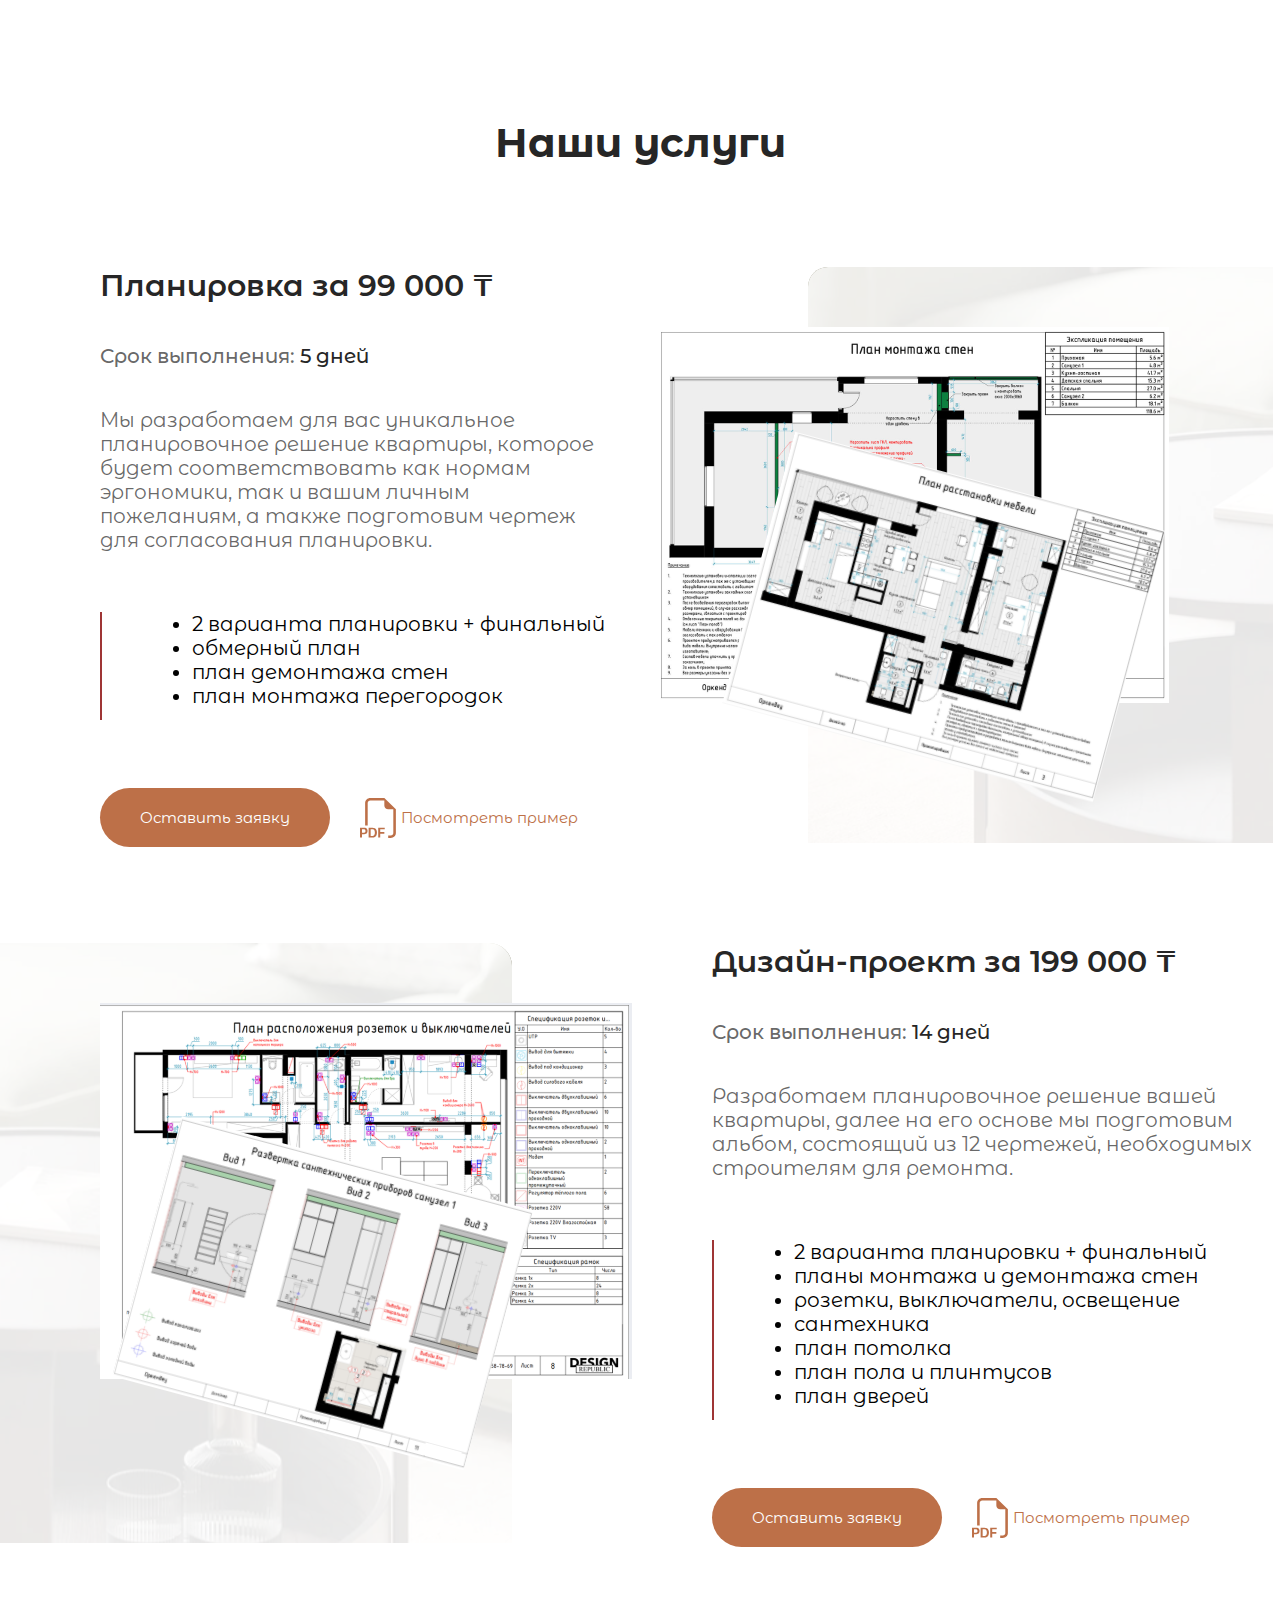
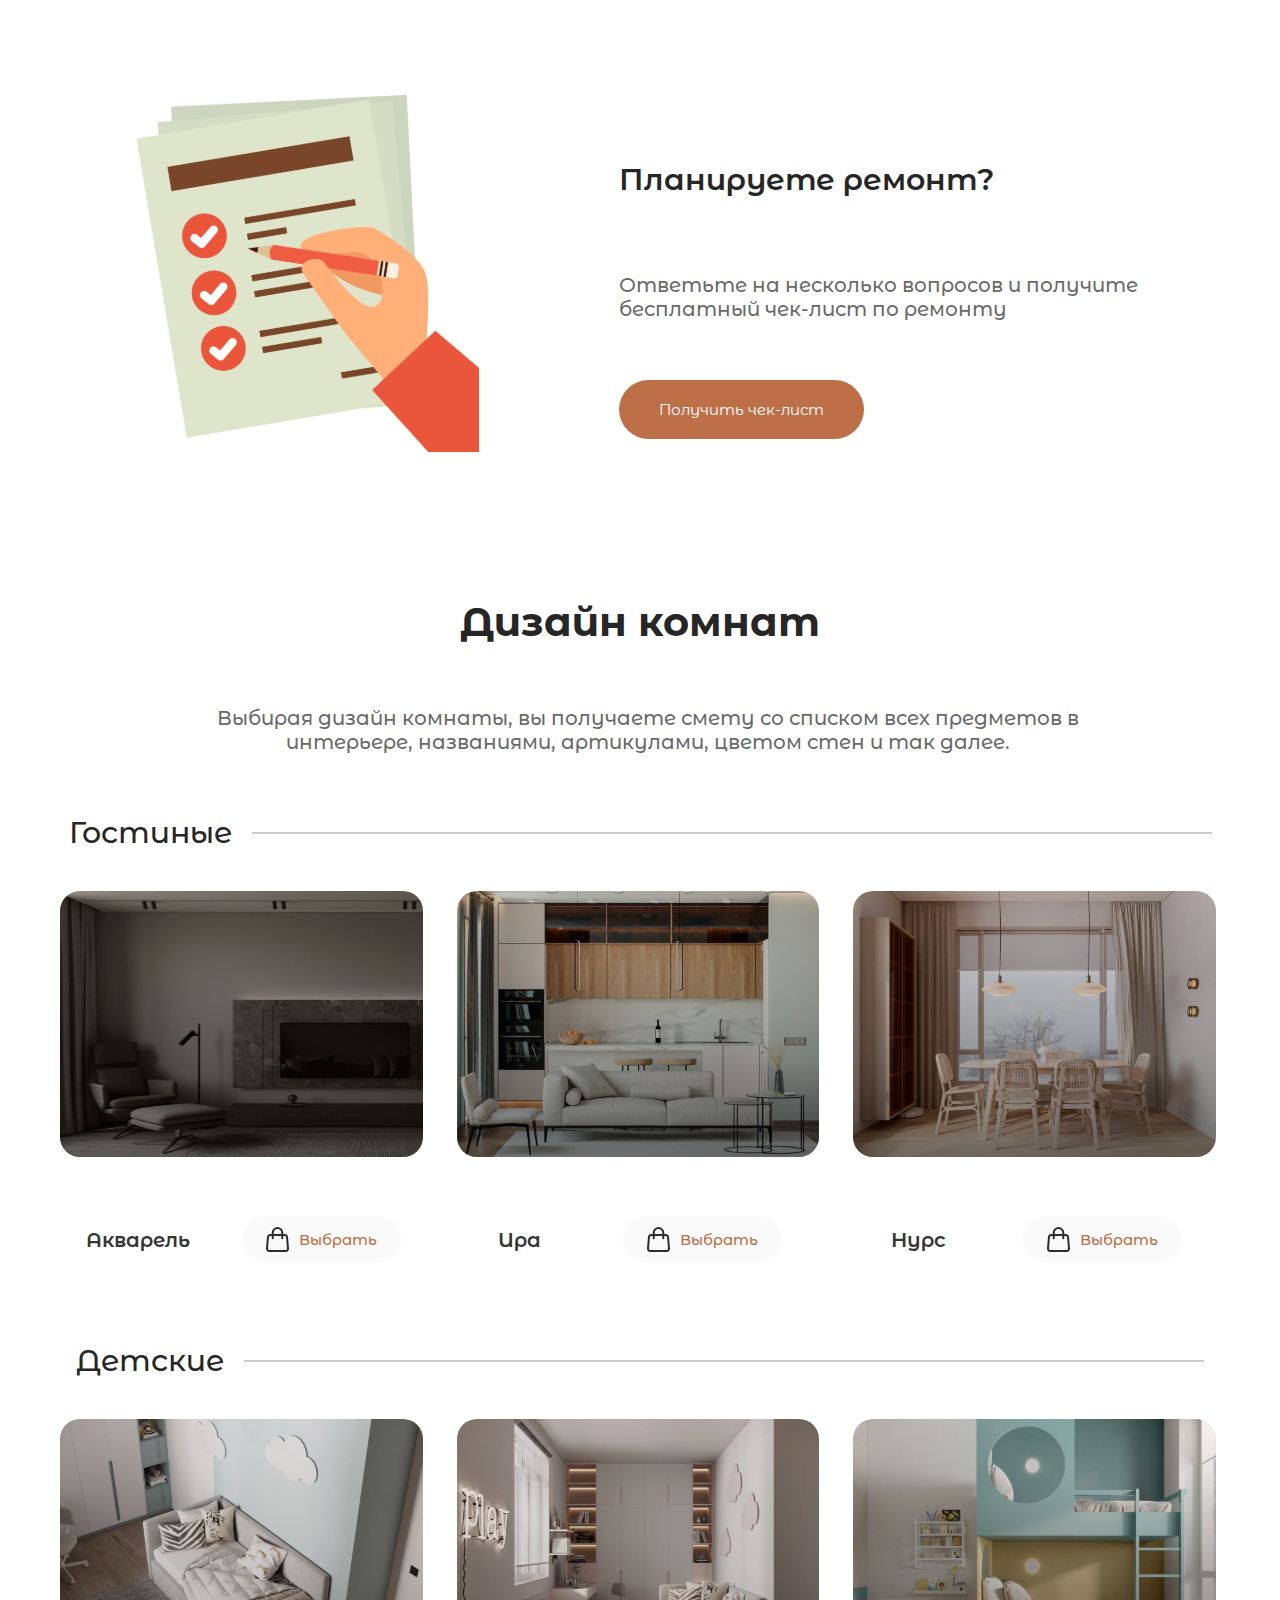
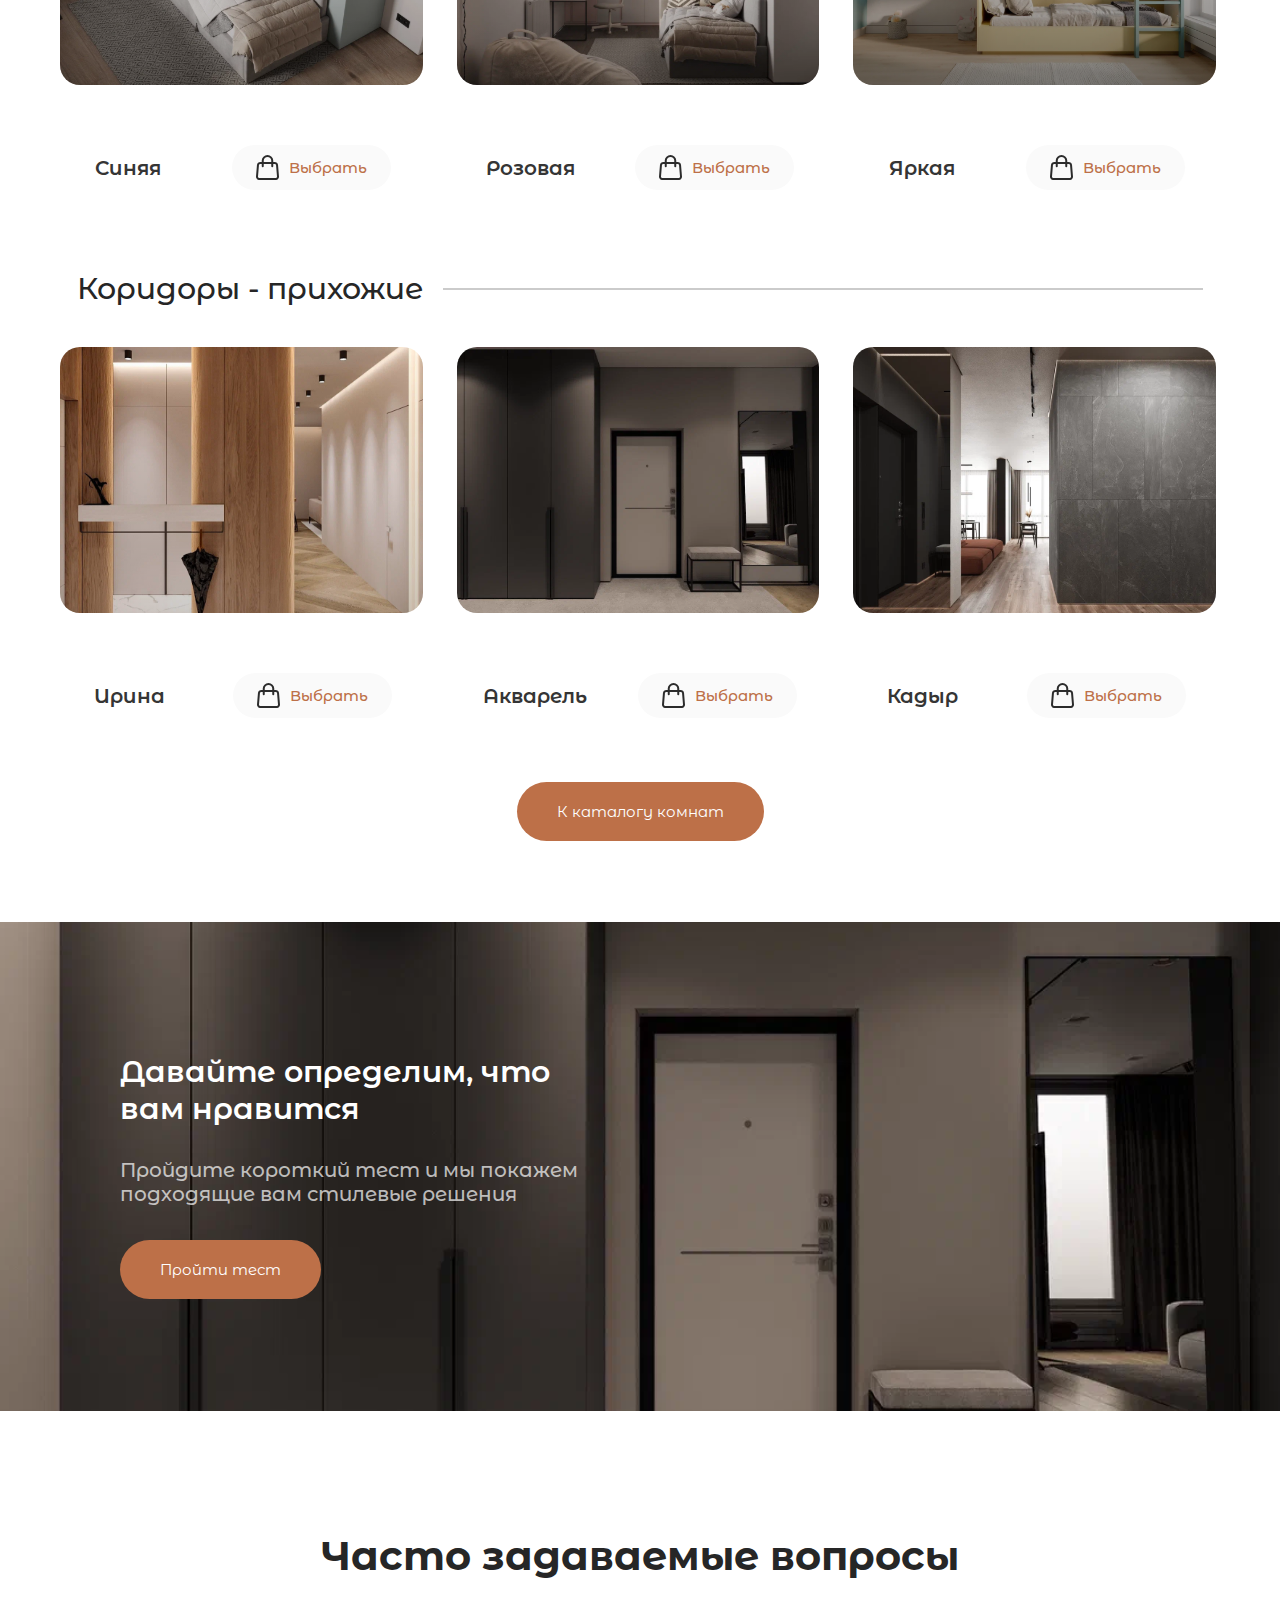
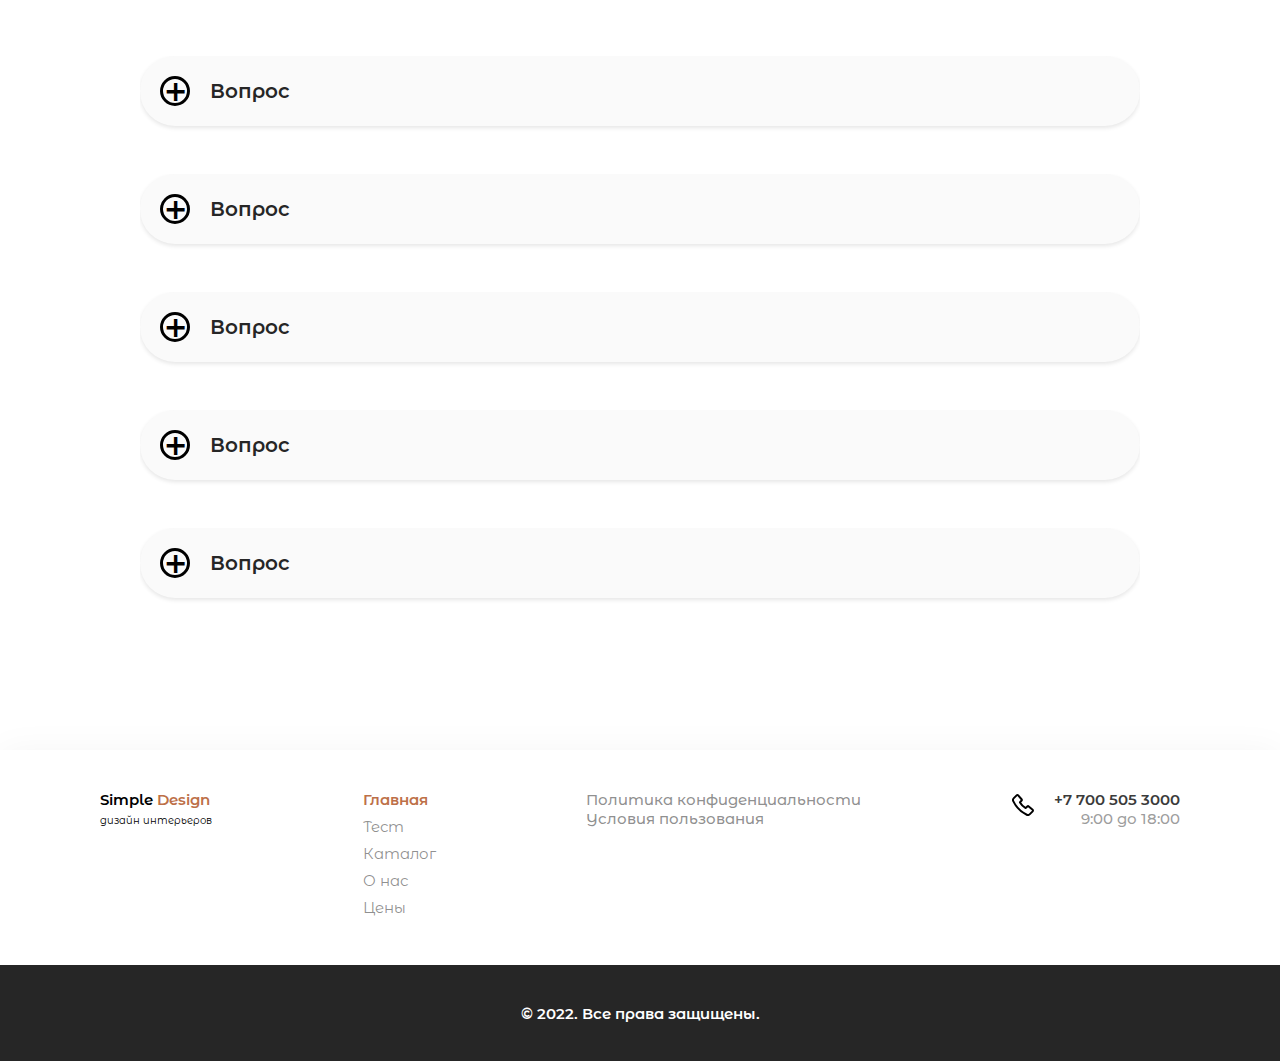
==== commit ccb0d6c3: "add adaptive" ====
--- a/pages/index.html
+++ b/pages/index.html
@@ -60,6 +60,9 @@
               <li class="header_nav-item">
                 <a href="#" target="_blank" class="header_nav-link">Цены</a>
               </li>
+              <li class="header_nav-item">
+                <a href="#" target="_blank" id="nav-link_contact">Контакты</a>
+              </li>
             </ul>
           </div>
           <div class="header_contact">
@@ -79,7 +82,13 @@
       <div class="header_banner">
         <div class="header_cart-widget">
           <div class="cart-widget_icon">
-            <img src="../images/index/Component 1.svg" alt="Корзина" />
+            <a
+              href="./check_out.html"
+              target="_blank"
+              class="cart-widget_icon-link"
+            >
+              <img src="../images/index/Component 1.svg" alt="Корзина"
+            /></a>
           </div>
           <div class="cart-widget_text">
             <h4>Мой заказ</h4>
@@ -333,106 +342,100 @@
           <h5>Гостиные</h5>
           <div class="gallery-rectangle"></div>
         </div>
-        <div class="static-gallery">
-          <div class="gallery-item">
-            <div class="scrollable-content">
-              <img src="../images/index/image 11.jpg" alt="Акварель" />
-              <img src="../images/index/image 12.jpg" alt="Акварель 2" />
-              <img src="../images/index/image 13.jpg" alt="Акварель 3" />
-            </div>
-            <div class="gallery-item_title">
-              <p class="gallery-title">Акварель</p>
-              <div class="select-button"></div>
-              <div>
-                <img src="../images/сatalog/" alt="" />
-              </div>
-              <div>
-                <a href="./catalog.html" target="_blank">Выбрать</a>
-              </div>
-            </div>
-          </div>
-
-          <div class="gallery-item">
-            <div class="scrollable-content">
-              <img src="../images/index/image 12.jpg" alt="Ира" />
-              <img src="../images/index/image 13.jpg" alt="Ира 2" />
-              <img src="../images/index/image 11.jpg" alt="Ира 3" />
-            </div>
-            <p class="gallery-title">Ира</p>
-            <button class="select-button">Выбрать</button>
-          </div>
-
-          <div class="gallery-item">
-            <div class="scrollable-content">
-              <img src="../images/index/image 13.jpg" alt="Нурс" />
-              <img src="../images/index/image 11.jpg" alt="Нурс 2" />
-              <img src="../images/index/image 12.jpg" alt="Нурс 3" />
-            </div>
-            <p class="gallery-title">Нурс</p>
-            <button class="select-button">Выбрать</button>
-          </div>
-        </div>
-        <div class="static-gallery">
-          <div class="gallery-item">
-            <div class="scrollable-content">
-              <img src="../images/index/image 11.jpg" alt="Акварель" />
-              <img src="../images/index/image 12.jpg" alt="Акварель 2" />
-              <img src="../images/index/image 13.jpg" alt="Акварель 3" />
-            </div>
-            <p class="gallery-title">Акварель</p>
-            <button class="select-button">Выбрать</button>
-          </div>
-
-          <div class="gallery-item">
-            <div class="scrollable-content">
-              <img src="../images/index/image 12.jpg" alt="Ира" />
-              <img src="../images/index/image 13.jpg" alt="Ира 2" />
-              <img src="../images/index/image 11.jpg" alt="Ира 3" />
-            </div>
-            <p class="gallery-title">Ира</p>
-            <button class="select-button">Выбрать</button>
-          </div>
-
-          <div class="gallery-item">
-            <div class="scrollable-content">
-              <img src="../images/index/image 13.jpg" alt="Нурс" />
-              <img src="../images/index/image 11.jpg" alt="Нурс 2" />
-              <img src="../images/index/image 12.jpg" alt="Нурс 3" />
-            </div>
-            <p class="gallery-title">Нурс</p>
-            <button class="select-button">Выбрать</button>
-          </div>
-        </div>
-        <div class="static-gallery">
-          <div class="gallery-item">
-            <div class="scrollable-content">
-              <img src="../images/index/image 11.jpg" alt="Акварель" />
-              <img src="../images/index/image 12.jpg" alt="Акварель 2" />
-              <img src="../images/index/image 13.jpg" alt="Акварель 3" />
-            </div>
-            <p class="gallery-title">Акварель</p>
-            <button class="select-button">Выбрать</button>
-          </div>
-
-          <div class="gallery-item">
-            <div class="scrollable-content">
-              <img src="../images/index/image 12.jpg" alt="Ира" />
-              <img src="../images/index/image 13.jpg" alt="Ира 2" />
-              <img src="../images/index/image 11.jpg" alt="Ира 3" />
-            </div>
-            <p class="gallery-title">Ира</p>
-            <button class="select-button">Выбрать</button>
-          </div>
-
-          <div class="gallery-item">
-            <div class="scrollable-content">
-              <img src="../images/index/image 13.jpg" alt="Нурс" />
-              <img src="../images/index/image 11.jpg" alt="Нурс 2" />
-              <img src="../images/index/image 12.jpg" alt="Нурс 3" />
-            </div>
-            <p class="gallery-title">Нурс</p>
-            <button class="select-button">Выбрать</button>
-          </div>
+        <div class="gallery_item">
+          <img src="../images/index/image 11.svg" alt="" />
+          <img src="../images/index/image 12.svg" alt="" />
+          <img src="../images/index/image 13.svg" alt="" />
+        </div>
+        <div class="gallery_item-name">
+          <div class="gallery_name">
+            <h5>Акварель</h5>
+            <div class="gallery_button">
+              <img src="../images/index/Component 4.svg" alt="" />
+              <a href="./catalog.html" target="_blank">Выбрать</a>
+            </div>
+          </div>
+          <div class="gallery_name">
+            <h5>Ира</h5>
+            <div class="gallery_button">
+              <img src="../images/index/Component 4.svg" alt="" />
+              <a href="./catalog.html" target="_blank">Выбрать</a>
+            </div>
+          </div>
+          <div class="gallery_name">
+            <h5>Нурс</h5>
+            <div class="gallery_button">
+              <img src="../images/index/Component 4.svg" alt="" />
+              <a href="./catalog.html" target="_blank">Выбрать</a>
+            </div>
+          </div>
+        </div>
+        <div class="static-gallery_title">
+          <h5>Детские</h5>
+          <div class="gallery-rectangle"></div>
+        </div>
+        <div class="gallery_item">
+          <img src="../images/index/image 16.svg" alt="" />
+          <img src="../images/index/image 17.svg" alt="" />
+          <img src="../images/index/image 19.svg" alt="" />
+        </div>
+        <div class="gallery_item-name">
+          <div class="gallery_name">
+            <h5>Синяя</h5>
+            <div class="gallery_button">
+              <img src="../images/index/Component 4.svg" alt="" />
+              <a href="./catalog.html" target="_blank">Выбрать</a>
+            </div>
+          </div>
+          <div class="gallery_name">
+            <h5>Розовая</h5>
+            <div class="gallery_button">
+              <img src="../images/index/Component 4.svg" alt="" />
+              <a href="./catalog.html" target="_blank">Выбрать</a>
+            </div>
+          </div>
+          <div class="gallery_name">
+            <h5>Яркая</h5>
+            <div class="gallery_button">
+              <img src="../images/index/Component 4.svg" alt="" />
+              <a href="./catalog.html" target="_blank">Выбрать</a>
+            </div>
+          </div>
+        </div>
+        <div class="static-gallery_title">
+          <h5>Коридоры - прихожие</h5>
+          <div class="gallery-rectangle" id="gallary_hallway"></div>
+        </div>
+        <div class="gallery_item">
+          <img src="../images/index/image 21.svg" alt="" />
+          <img src="../images/index/image 22.svg" alt="" />
+          <img src="../images/index/image 24.svg" alt="" />
+        </div>
+        <div class="gallery_item-name">
+          <div class="gallery_name">
+            <h5>Ирина</h5>
+            <div class="gallery_button">
+              <img src="../images/index/Component 4.svg" alt="" />
+              <a href="./catalog.html" target="_blank">Выбрать</a>
+            </div>
+          </div>
+          <div class="gallery_name">
+            <h5>Акварель</h5>
+            <div class="gallery_button">
+              <img src="../images/index/Component 4.svg" alt="" />
+              <a href="./catalog.html" target="_blank">Выбрать</a>
+            </div>
+          </div>
+          <div class="gallery_name">
+            <h5>Кадыр</h5>
+            <div class="gallery_button">
+              <img src="../images/index/Component 4.svg" alt="" />
+              <a href="./catalog.html" target="_blank">Выбрать</a>
+            </div>
+          </div>
+        </div>
+        <div class="gallery_catalog-button">
+          <a href="./catalog.html">К каталогу комнат</a>
         </div>
       </div>
       <div class="main_test">
--- a/styles/index.css
+++ b/styles/index.css
@@ -84,6 +84,9 @@
 }
 .header .header_container .header_nav-contact .header_nav-list li a {
   color: rgba(0, 0, 0, 0.5);
+}
+.header .header_container .header_nav-contact .header_nav-list #nav-link_contact {
+  display: none;
 }
 .header .header_container .header_nav-contact .header_nav-list .header_nav-link {
   padding-bottom: 0.6rem;
@@ -129,14 +132,14 @@
   flex-direction: column;
   align-items: flex-end;
 }
-.header .header_container .header_nav-contact .header_contact .header_contact-info a {
+.header .header_container .header_nav-contact .header_contact a {
   font-weight: 600;
   color: #3b3b3b;
 }
-.header .header_container .header_nav-contact .header_contact .header_contact-info a:hover {
-  color: #bd7048;
-}
-.header .header_container .header_nav-contact .header_contact .header_contact-info p {
+.header .header_container .header_nav-contact .header_contact a:hover {
+  color: #bd7048;
+}
+.header .header_container .header_nav-contact .header_contact p {
   font-weight: 500;
   color: rgba(59, 59, 59, 0.5);
 }
@@ -181,6 +184,10 @@
   display: flex;
   justify-content: center;
   align-items: center;
+}
+.header .header_banner .header_cart-widget .cart-widget_icon a {
+  display: block;
+  pointer-events: none;
 }
 .header .header_banner .header_cart-widget .cart-widget_text {
   display: flex;
@@ -226,8 +233,13 @@
   display: block;
 }
 .header .header_banner .banner_title {
+  display: flex;
+  flex-direction: column;
+  justify-content: center;
+  align-items: center;
   color: white;
   text-align: center;
+  margin-bottom: 9rem;
   padding: 1rem 10.2rem;
 }
 .header .header_banner .banner_title h1 {
@@ -253,7 +265,8 @@
   width: 80%;
   border-radius: 50px;
   padding: 2rem;
-  transform: translateY(3.5rem);
+  position: absolute;
+  transform: translateY(27.5rem);
 }
 .header .header_banner .banner_advantages .advantages_item {
   display: flex;
@@ -323,6 +336,7 @@
   width: 100%;
 }
 .main .main_how-it-works .how-it-works_img img {
+  position: absolute;
   transform: translate(-7rem, 5rem);
 }
 .main .main_our-services .our-services_title {
@@ -533,9 +547,6 @@
 }
 .main .main_checklist .checklist_answer-questions a:hover {
   background-color: #f14635;
-}
-.main .main_gallery {
-  /* Полоска прокрутки (для браузеров) */
 }
 .main .main_gallery h3 {
   font-weight: 700;
@@ -566,75 +577,74 @@
 }
 .main .main_gallery .static-gallery_title .gallery-rectangle {
   border: 1px solid #cbcbcb;
-  width: 39rem;
+  width: 48rem;
   height: 0;
 }
-.main .main_gallery .static-gallery {
-  display: flex;
-  gap: 1rem;
-  justify-content: center;
-  align-items: flex-start;
-  padding: 1rem;
-}
-.main .main_gallery .gallery-item {
-  display: flex;
-  flex-direction: column;
-  justify-content: space-between;
-  align-items: center;
-  background: #fff;
-  border-radius: 8px;
-  padding: 1rem;
-  box-shadow: 0 4px 10px rgba(0, 0, 0, 0.1);
-  width: 300px;
-  height: 400px;
+.main .main_gallery .static-gallery_title #gallary_hallway {
+  width: 38rem;
+}
+.main .main_gallery .gallery_item {
+  padding: 2rem 3rem;
+  display: grid;
+  gap: 1.5rem;
+  grid-template-columns: repeat(3, 1fr);
+}
+.main .main_gallery .gallery_item img {
+  width: auto;
+  height: auto;
+}
+.main .main_gallery .gallery_item-name {
+  display: grid;
+  grid-template-columns: repeat(3, 1fr);
+  padding: 1rem 3rem;
+  gap: 1.5rem;
+  margin-bottom: 3rem;
+}
+.main .main_gallery .gallery_item-name .gallery_name {
+  display: flex;
+  justify-content: space-around;
+  align-items: center;
+}
+.main .main_gallery .gallery_item-name .gallery_name h5 {
+  font-weight: 600;
+  font-size: 1rem;
+  color: #353535;
+}
+.main .main_gallery .gallery_item-name .gallery_name .gallery_button {
+  display: flex;
+  align-items: center;
+  background-color: #fafafa;
+  border-radius: 100px;
+  padding: 0.5rem 1.2rem;
+}
+.main .main_gallery .gallery_item-name .gallery_name .gallery_button a {
+  text-decoration: none;
+  font-weight: 500;
+  font-size: 0.75rem;
+  color: #bd7048;
+  margin-left: 0.5rem;
+}
+.main .main_gallery .gallery_catalog-button {
   text-align: center;
 }
-.main .main_gallery .scrollable-content {
-  display: flex;
-  overflow-x: auto;
-  gap: 1rem;
+.main .main_gallery .gallery_catalog-button a {
+  text-decoration: none;
+  font-size: 0.75rem;
+  background-color: #bd7048;
+  border-radius: 100px;
+  color: white;
+  padding: 1rem 2rem;
+}
+.main .main_gallery .gallery_catalog-button a:hover {
+  background-color: #f14635;
+}
+.main .main_test {
   width: 100%;
-  scrollbar-width: thin;
-}
-.main .main_gallery .scrollable-content img {
-  width: 100%;
-  height: auto;
-  -o-object-fit: cover;
-     object-fit: cover;
-  border-radius: 8px;
-}
-.main .main_gallery .scrollable-content::-webkit-scrollbar {
-  height: 8px; /* Высота полосы прокрутки */
-}
-.main .main_gallery .scrollable-content::-webkit-scrollbar-thumb {
-  background-color: #ffc700; /* Желтая полоса */
-  border-radius: 4px;
-}
-.main .main_gallery .gallery-title {
-  margin-top: 1rem;
-  margin-bottom: 0.5rem;
-  font-size: 1.2rem;
-  text-align: center;
-  font-weight: bold;
-}
-.main .main_gallery .select-button {
-  display: inline-block;
-  margin: 0 auto;
-  padding: 0.5rem 1rem;
-  background-color: #ff5733;
-  color: #fff;
-  border: none;
-  border-radius: 4px;
-  cursor: pointer;
-  font-size: 1rem;
-}
-.main .main_gallery .select-button:hover {
-  background-color: #e74c3c;
-}
-.main .main_test {
   height: 24.45rem;
   background-image: url(../images/index/image\ 41.svg);
+  background-size: cover;
   padding: 5rem 6rem;
+  margin-top: 5rem;
 }
 .main .main_test .test_block {
   width: 45%;
@@ -737,11 +747,14 @@
   font-weight: 500;
   background-color: white;
 }
-.main .accordion__checkbox:checked + .accordion__header-icon {
+.main .accordion__checkbox:checked + .accordion__header .accordion__header-icon {
   transform: rotate(45deg);
   color: #bd7048;
   border-color: #bd7048;
   background: #fafafa;
+}
+.main .accordion__checkbox:checked + .accordion__header .accordion__header-question {
+  color: #bd7048;
 }
 .main .accordion__checkbox:checked ~ .accordion__content {
   opacity: 1;
@@ -860,8 +873,8 @@
     position: absolute;
     padding: 0 4rem;
     top: 100%;
-    left: 50%;
-    width: 50%;
+    left: 60%;
+    width: 40%;
     font-size: large;
     border-radius: 0 0 0 20px;
     box-shadow: 0 4px 6px rgba(0, 0, 0, 0.475);
@@ -871,26 +884,45 @@
     flex-direction: column;
     align-items: flex-end;
   }
+  .header .header_container .header_nav-contact .header_nav .header_nav-list #nav-link_contact {
+    display: inline-block;
+  }
   .header .header_container .header_nav-contact .header_nav .header_nav-list .header_nav-item {
     margin: 0;
     margin-bottom: 2rem;
     text-align: center;
   }
-  .header .header_container .header_nav-contact .header_contact .header_contact-info a,
-  .header .header_container .header_nav-contact .header_contact .header_contact-info p {
+  .header .header_container .header_nav-contact .header_contact {
     display: none;
   }
   .header .header_container .burger-checkbox:checked ~ .header_nav-contact {
     display: flex;
   }
   .header .header_container .burger-checkbox:checked + .burger-menu span:nth-child(1) {
-    transform: rotate(45deg) translate(6px, 6px);
+    transform: rotate(45deg) translate(12px, 6px);
   }
   .header .header_container .burger-checkbox:checked + .burger-menu span:nth-child(2) {
     opacity: 0;
   }
   .header .header_container .burger-checkbox:checked + .burger-menu span:nth-child(3) {
-    transform: rotate(-45deg) translate(6px, -6px);
+    transform: rotate(-45deg) translate(11px, -5px);
+  }
+  .header .header_banner .header_cart-widget {
+    width: auto; /* Только иконка */
+    padding: 0.5rem;
+  }
+  .header .header_banner .header_cart-widget .cart-widget_icon {
+    width: 3.8rem;
+    height: 3.6rem;
+  }
+  .header .header_banner .header_cart-widget .cart-widget_icon .cart-widget_icon-link {
+    pointer-events: auto;
+  }
+  .header .header_banner .header_cart-widget .cart-widget_text {
+    display: none;
+  }
+  .header .header_banner .header_cart-widget .cart-widget_cart-popup {
+    display: none;
   }
   .main .main_how-it-works {
     grid-template-columns: 70% 30%;
@@ -971,6 +1003,43 @@
     padding: 1rem;
     margin-left: 2rem;
   }
+  .main .main_gallery .gallery_subtitle {
+    margin-left: 7rem;
+  }
+  .main .main_gallery .static-gallery_title .gallery-rectangle {
+    width: 33rem;
+  }
+  .main .main_gallery .static-gallery_title #gallary_hallway {
+    width: 23rem;
+  }
+  .main .main_gallery .gallery_item {
+    grid-template-columns: repeat(2, 1fr);
+  }
+  .main .main_gallery .gallery_item img {
+    width: 100%;
+  }
+  .main .main_gallery .gallery_item img:nth-of-type(3) {
+    display: none;
+  }
+  .main .main_gallery .gallery_item-name {
+    grid-template-columns: repeat(2, 1fr);
+  }
+  .main .main_gallery .gallery_item-name .gallery_name:nth-of-type(3) {
+    display: none;
+  }
+  .main .main_test .test_block {
+    width: 60%;
+  }
+  .main .main_faq-accordion .accordion__header {
+    min-height: 2rem;
+    font-size: 0.9rem;
+  }
+  .main .main_faq-accordion .accordion__content {
+    padding: 0.5rem;
+  }
+  .main .main_faq-accordion .accordion__content p {
+    font-size: 0.9rem;
+  }
   .footer .footer_nav {
     display: none;
   }
@@ -982,6 +1051,164 @@
   .header .header_container {
     padding: 2rem;
   }
+  .header .header_container .header_nav-contact {
+    left: 40%;
+    width: 60%;
+  }
+  .header .header_banner .banner_title {
+    padding: 1rem 3rem;
+  }
+  .header .header_banner .banner_advantages {
+    flex-direction: column;
+    align-items: center;
+    height: 30rem;
+    padding: 1rem;
+  }
+  .main .main_how-it-works {
+    grid-template-columns: 100%;
+    margin-top: 23rem;
+    padding-left: 0;
+    padding: 8rem 4rem;
+  }
+  .main .main_how-it-works .how-it-works_guide {
+    width: 100%;
+  }
+  .main .main_how-it-works .how-it-works_guide .how-it-works_item {
+    width: 100%;
+    margin-top: 1rem;
+    margin-bottom: 1rem;
+  }
+  .main .main_how-it-works .how-it-works_guide .how-it-works_item .item_number {
+    margin-right: 0;
+  }
+  .main .main_how-it-works .how-it-works_guide .how-it-works_item .item_text {
+    margin-left: -3rem;
+  }
+  .main .main_how-it-works .how-it-works_img {
+    display: none;
+  }
+  .main .main_our-services .our-services_layout {
+    display: flex;
+    flex-direction: column-reverse;
+    padding: 1rem;
+    padding-top: 5rem;
+  }
+  .main .main_our-services .our-services_layout .layout_description {
+    display: flex;
+    flex-direction: column;
+    justify-content: center;
+    align-items: flex-start;
+    width: 90%;
+    margin-top: 17rem;
+    padding: 0 2rem;
+  }
+  .main .main_our-services .our-services_layout .layout_description .layout_features .layout_rectangle {
+    display: none;
+  }
+  .main .main_our-services .our-services_layout .layout_description .layout_features .layout_list {
+    padding-left: 2rem;
+  }
+  .main .main_our-services .our-services_layout .layout_images {
+    background-image: none;
+  }
+  .main .main_our-services .our-services_layout .layout_images .layout_img1 {
+    transform: translate(3rem, -3rem);
+  }
+  .main .main_our-services .our-services_layout .layout_images .layout_img2 {
+    transform: translate(3rem, 1rem);
+  }
+  .main .main_our-services .our-services_layout1 {
+    display: flex;
+    flex-direction: column;
+  }
+  .main .main_our-services .our-services_layout1 .layout1_images {
+    background-image: none;
+  }
+  .main .main_our-services .our-services_layout1 .layout1_images .layout1_img1 {
+    transform: translate(3rem, 2rem);
+  }
+  .main .main_our-services .our-services_layout1 .layout1_images .layout1_img2 {
+    transform: translate(3rem, 6.5rem);
+  }
+  .main .main_our-services .our-services_layout1 .layout1_description {
+    margin-top: 21rem;
+    padding: 0 2rem;
+    width: 90%;
+    display: flex;
+    flex-direction: column;
+    justify-content: center;
+    align-items: flex-start;
+  }
+  .main .main_our-services .our-services_layout1 .layout1_description .layout1_features .layout1_rectangle {
+    display: none;
+  }
+  .main .main_our-services .our-services_layout1 .layout1_description .layout1_features .layout1_list {
+    padding-left: 2rem;
+  }
+  .main .main_checklist {
+    grid-template-columns: 100%;
+    background-color: #fff0e9;
+    margin-top: 4rem;
+  }
+  .main .main_checklist .checklist_img {
+    display: none;
+  }
+  .main .main_checklist .checklist_answer-questions {
+    margin-left: 0;
+    align-items: center;
+  }
+  .main .main_checklist .checklist_answer-questions h4 {
+    margin-top: 0;
+    margin-bottom: 2rem;
+  }
+  .main .main_checklist .checklist_answer-questions p {
+    margin-bottom: 3rem;
+  }
+  .main .main_gallery {
+    margin-top: 3rem;
+  }
+  .main .main_gallery .gallery_subtitle {
+    margin-left: 4rem;
+  }
+  .main .main_gallery .static-gallery_title .gallery-rectangle {
+    width: 14rem;
+  }
+  .main .main_gallery .static-gallery_title #gallary_hallway {
+    width: 5rem;
+  }
+  .main .main_gallery .gallery_item {
+    grid-template-columns: 1fr;
+  }
+  .main .main_gallery .gallery_item img {
+    width: 100%;
+  }
+  .main .main_gallery .gallery_item img:nth-of-type(3) {
+    display: none;
+  }
+  .main .main_gallery .gallery_item img:nth-of-type(2) {
+    display: none;
+  }
+  .main .main_gallery .gallery_item-name {
+    grid-template-columns: 1fr;
+  }
+  .main .main_gallery .gallery_item-name .gallery_name:nth-of-type(3) {
+    display: none;
+  }
+  .main .main_gallery .gallery_item-name .gallery_name:nth-of-type(2) {
+    display: none;
+  }
+  .main .main_test {
+    padding: 2rem;
+  }
+  .main .main_test .test_block {
+    width: 100%;
+    align-items: center;
+    text-align: center;
+  }
+  .main .main_faq-accordion {
+    margin-left: 3rem;
+    margin-right: 3rem;
+  }
   .footer .footer-policy {
     display: none;
   }
